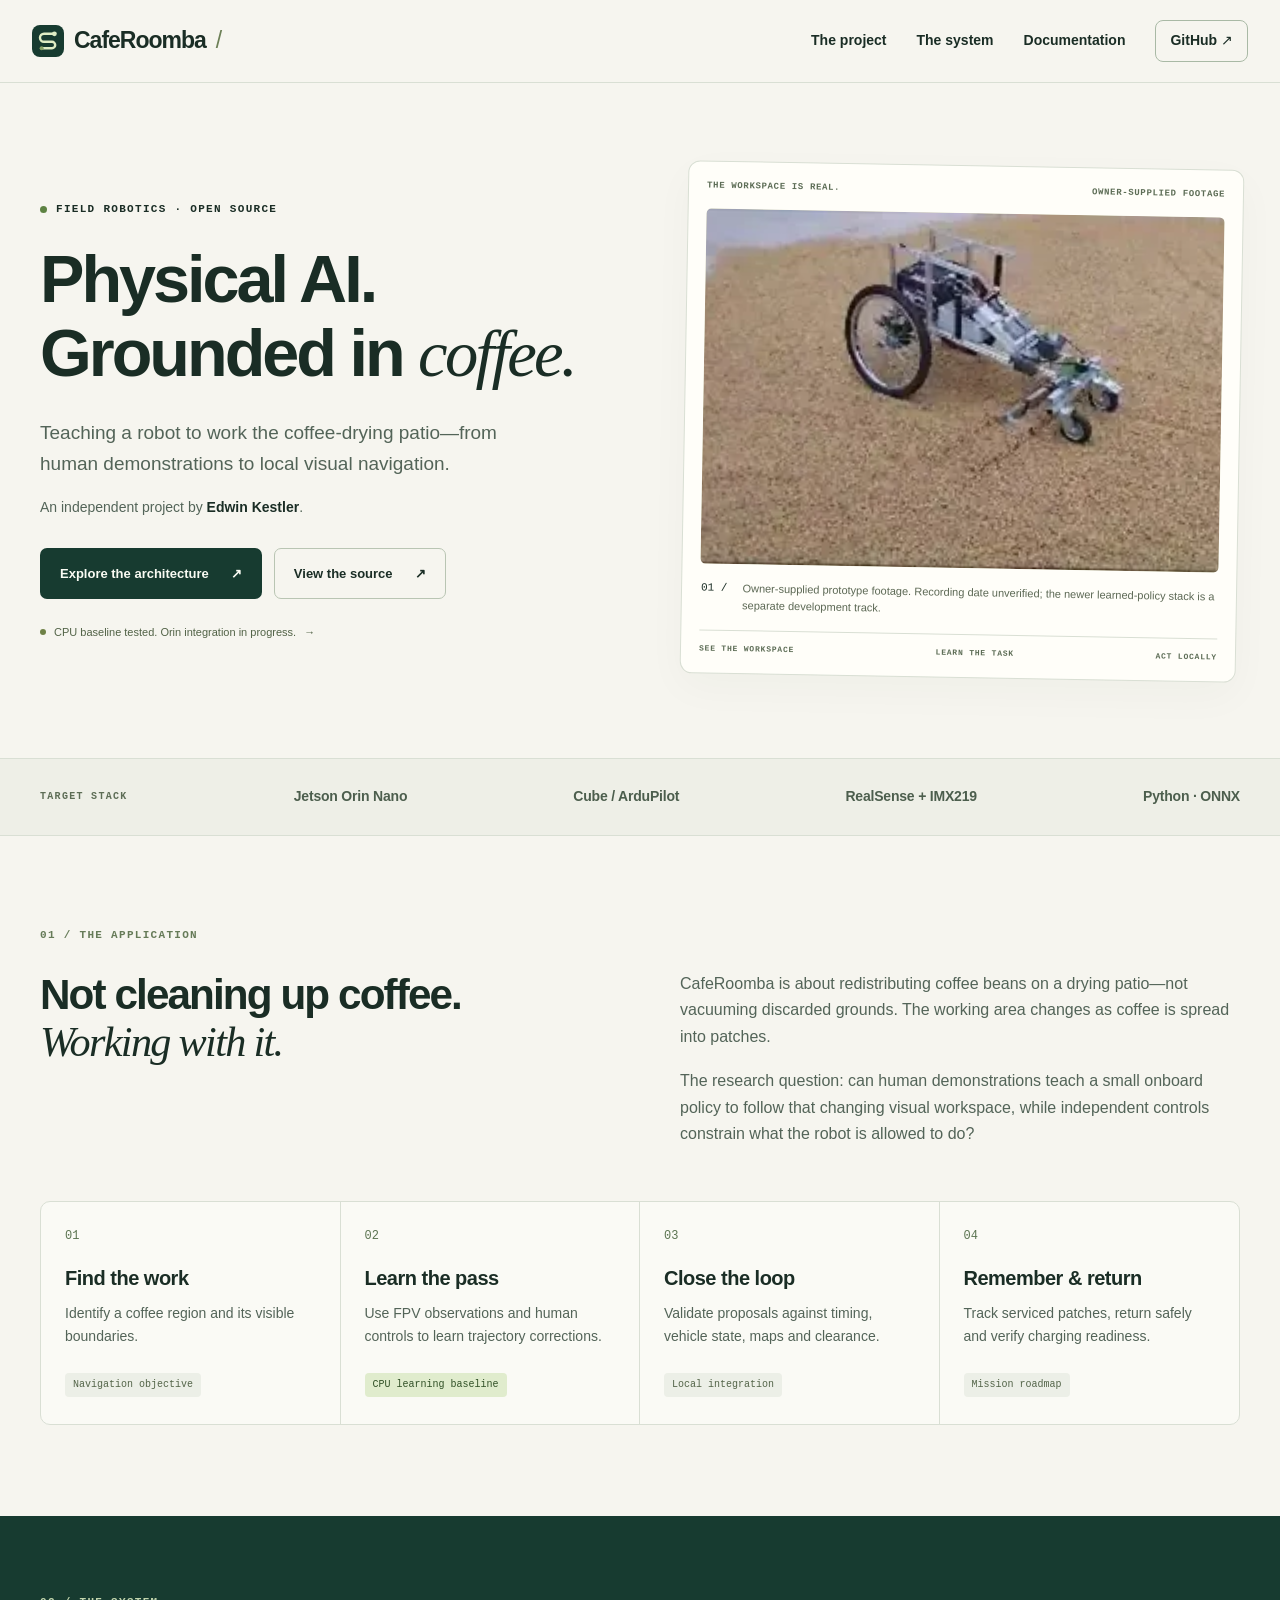
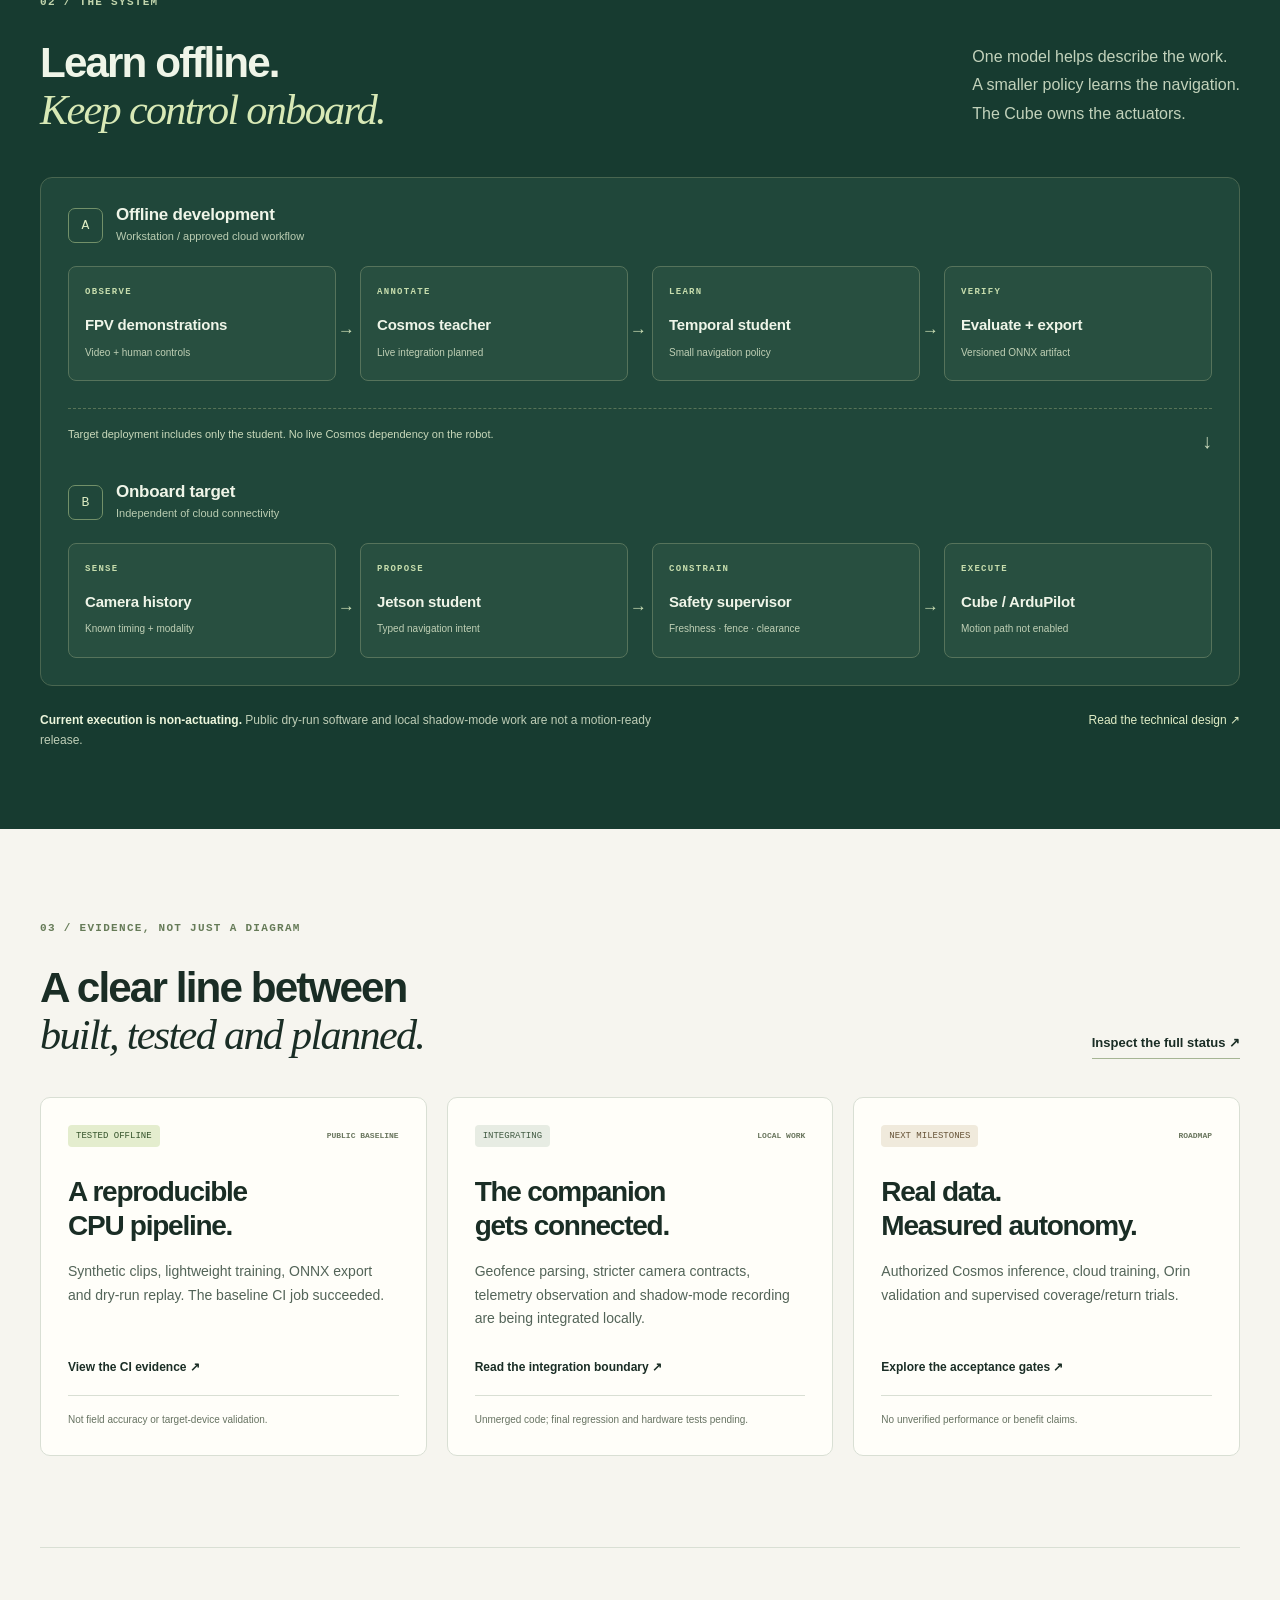
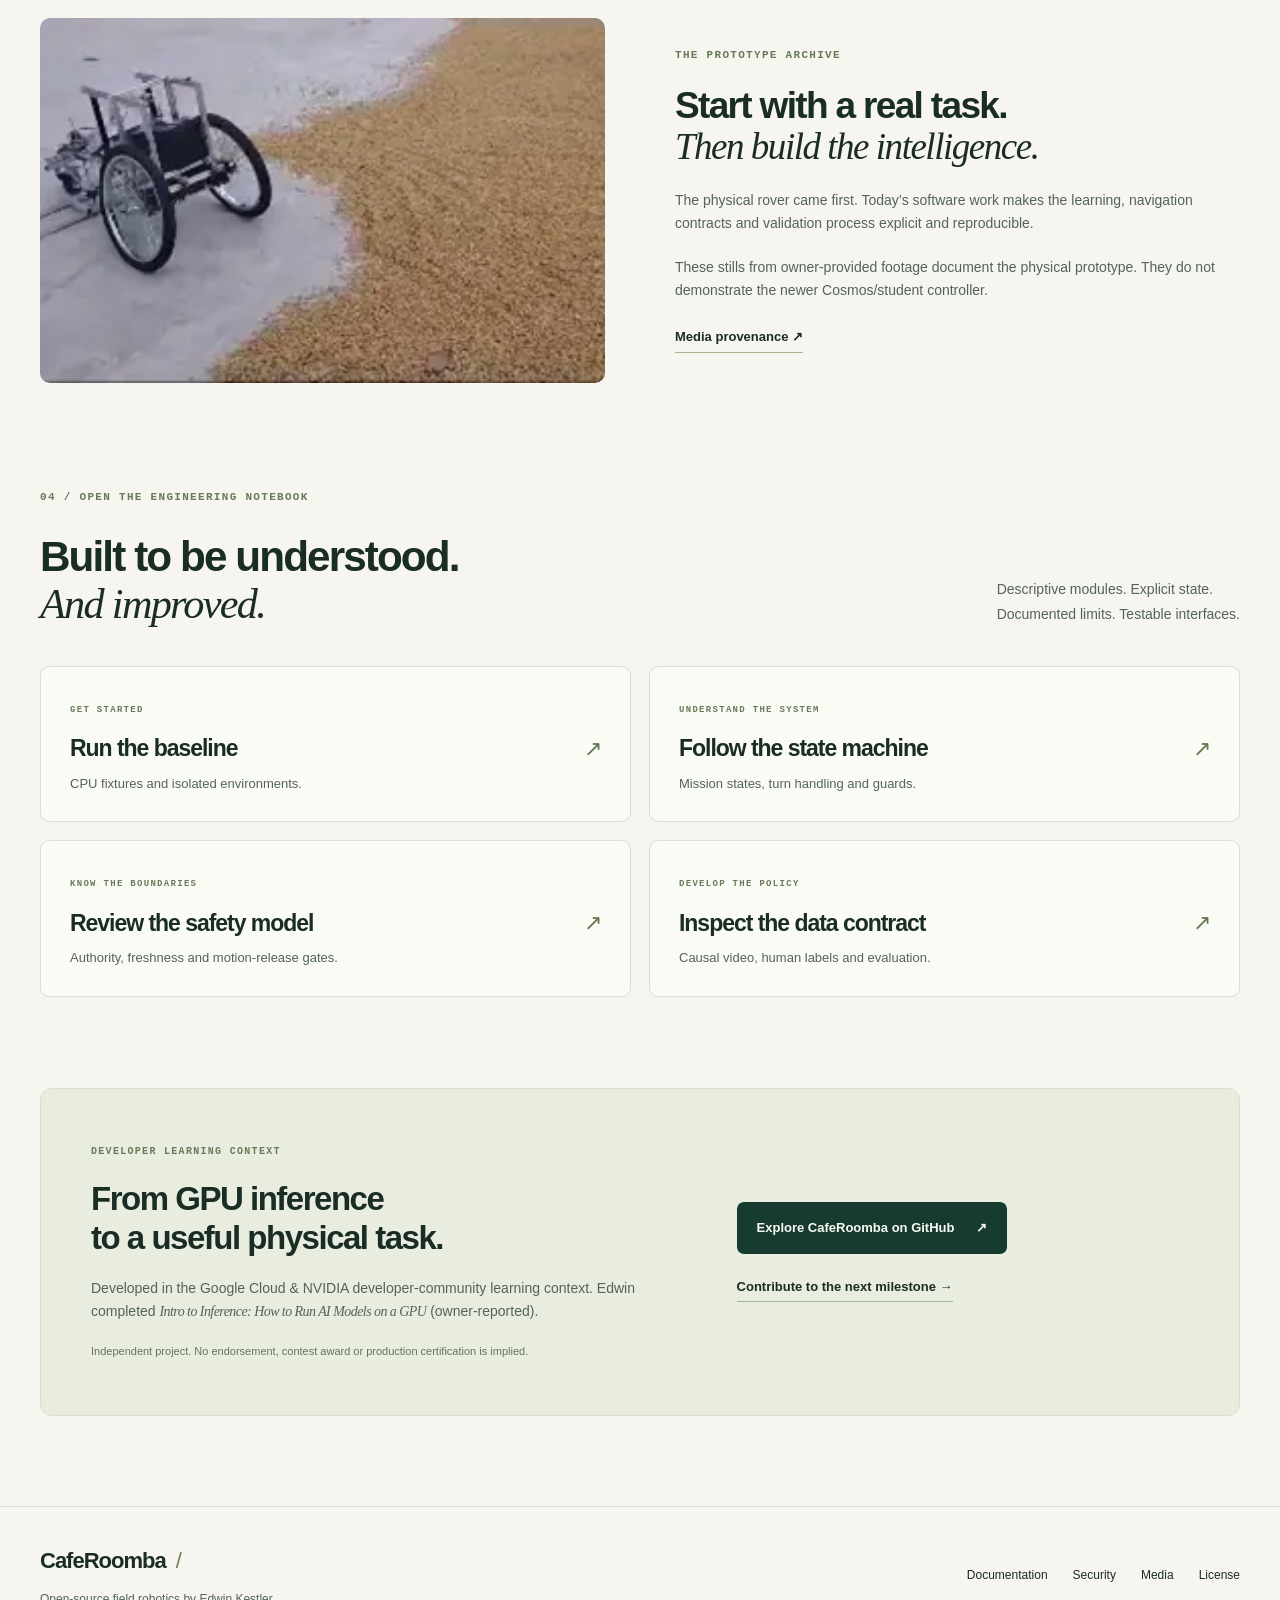
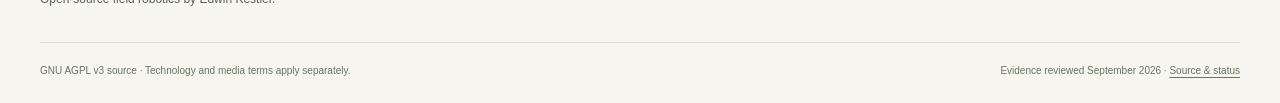
==== site/index.html @ 258e785b "docs(site): add CafeRoomba project website and evidence-based engineering guides Add responsive stat" ====
<!doctype html>
<html lang="en">
<head>
  <meta charset="utf-8"><meta name="viewport" content="width=device-width,initial-scale=1">
  <title>CafeRoomba — Physical AI for the coffee-drying patio</title>
  <meta name="description" content="An open-source robotics project by Edwin Kestler. From human demonstrations to visual navigation for a coffee-bean sweeping rover.">
  <meta name="theme-color" content="#173b30">
  <meta property="og:title" content="CafeRoomba — Physical AI, grounded in coffee">
  <meta property="og:description" content="Open-source field robotics. Explore the prototype, architecture, documented evidence and path to safe onboard autonomy.">
  <meta property="og:type" content="website"><meta property="og:url" content="https://edwinkestler.github.io/caferoomba/">
  <meta property="og:image" content="https://edwinkestler.github.io/caferoomba/assets/robot-patio.webp">
  <meta name="twitter:card" content="summary_large_image">
  <link rel="canonical" href="https://edwinkestler.github.io/caferoomba/">
  <link rel="icon" type="image/svg+xml" href="assets/favicon.svg">
  <link rel="stylesheet" href="assets/style.css"><script src="assets/site.js" defer></script>
</head>
<body>
<a class="skip-link" href="#main">Skip to content</a>
<header class="site-header"><div class="nav-shell">
  <a class="brand" href="./" aria-label="CafeRoomba home"><img src="assets/favicon.svg" alt="" width="32" height="32">CafeRoomba<span class="brand-dot">/</span></a>
  <nav aria-label="Main navigation"><a href="#project">The project</a><a href="#system">The system</a><a href="docs/index.html">Documentation</a><a class="nav-github" href="https://github.com/EdwinKestler/caferoomba">GitHub <span aria-hidden="true">↗</span></a></nav>
</div></header>
<main id="main">
<section class="hero wrap" id="project">
  <div class="hero-copy">
    <div class="eyebrow"><span class="signal" aria-hidden="true"></span> FIELD ROBOTICS · OPEN SOURCE</div>
    <h1>Physical AI.<br>Grounded in <em>coffee.</em></h1>
    <p class="hero-deck">Teaching a robot to work the coffee-drying patio—from human demonstrations to local visual navigation.</p>
    <p class="hero-byline">An independent project by <strong>Edwin Kestler</strong>.</p>
    <div class="actions"><a class="button primary" href="docs/architecture.html">Explore the architecture <span aria-hidden="true">↗</span></a><a class="button secondary" href="https://github.com/EdwinKestler/caferoomba">View the source <span aria-hidden="true">↗</span></a></div>
    <a class="stage-note" href="docs/status.html"><span class="status-dot" aria-hidden="true"></span> CPU baseline tested. Orin integration in progress. <span aria-hidden="true">→</span></a>
  </div>
  <figure class="hero-figure">
    <div class="image-topline"><span>THE WORKSPACE IS REAL.</span><span>OWNER-SUPPLIED FOOTAGE</span></div>
    <div class="hero-image"><img src="assets/robot-patio.webp" alt="Historical CafeRoomba rover beside a layer of coffee beans on a concrete drying patio" width="640" height="360" fetchpriority="high"></div>
    <figcaption><span class="caption-index">01 /</span><span>Owner-supplied prototype footage. Recording date unverified; the newer learned-policy stack is a separate development track.</span></figcaption>
    <div class="photo-footer"><span>SEE THE WORKSPACE</span><span>LEARN THE TASK</span><span>ACT LOCALLY</span></div>
  </figure>
</section>
<div class="stack-strip"><div class="wrap stack-content"><span class="strip-label">TARGET STACK</span><span>Jetson Orin Nano</span><span>Cube / ArduPilot</span><span>RealSense + IMX219</span><span>Python · ONNX</span></div></div>
<section class="section wrap problem-section" aria-labelledby="problem-title">
  <div class="section-kicker">01 / THE APPLICATION</div>
  <div class="two-column"><h2 id="problem-title">Not cleaning up coffee.<br><em>Working with it.</em></h2><div class="section-prose"><p>CafeRoomba is about redistributing coffee beans on a drying patio—not vacuuming discarded grounds. The working area changes as coffee is spread into patches.</p><p>The research question: can human demonstrations teach a small onboard policy to follow that changing visual workspace, while independent controls constrain what the robot is allowed to do?</p></div></div>
  <div class="intent-grid">
    <article><span class="feature-no">01</span><h3>Find the work</h3><p>Identify a coffee region and its visible boundaries.</p><span class="tag">Navigation objective</span></article>
    <article><span class="feature-no">02</span><h3>Learn the pass</h3><p>Use FPV observations and human controls to learn trajectory corrections.</p><span class="tag tag-tested">CPU learning baseline</span></article>
    <article><span class="feature-no">03</span><h3>Close the loop</h3><p>Validate proposals against timing, vehicle state, maps and clearance.</p><span class="tag">Local integration</span></article>
    <article><span class="feature-no">04</span><h3>Remember & return</h3><p>Track serviced patches, return safely and verify charging readiness.</p><span class="tag">Mission roadmap</span></article>
  </div>
</section>
<section class="system-section" id="system" aria-labelledby="system-title"><div class="wrap">
  <div class="section-kicker light">02 / THE SYSTEM</div><div class="system-heading"><h2 id="system-title">Learn offline.<br><em>Keep control onboard.</em></h2><p>One model helps describe the work.<br>A smaller policy learns the navigation.<br>The Cube owns the actuators.</p></div>
  <div class="pipeline-panel">
    <div class="pipeline-label"><span class="lane-no">A</span><div><h3>Offline development</h3><p>Workstation / approved cloud workflow</p></div></div>
    <ol class="flow-lane"><li><span class="step-label">OBSERVE</span><strong>FPV demonstrations</strong><small>Video + human controls</small></li><li><span class="step-label">ANNOTATE</span><strong>Cosmos teacher</strong><small>Live integration planned</small></li><li><span class="step-label">LEARN</span><strong>Temporal student</strong><small>Small navigation policy</small></li><li><span class="step-label">VERIFY</span><strong>Evaluate + export</strong><small>Versioned ONNX artifact</small></li></ol>
    <div class="lane-divider"><span>Target deployment includes only the student. No live Cosmos dependency on the robot.</span><span aria-hidden="true">↓</span></div>
    <div class="pipeline-label"><span class="lane-no">B</span><div><h3>Onboard target</h3><p>Independent of cloud connectivity</p></div></div>
    <ol class="flow-lane"><li><span class="step-label">SENSE</span><strong>Camera history</strong><small>Known timing + modality</small></li><li><span class="step-label">PROPOSE</span><strong>Jetson student</strong><small>Typed navigation intent</small></li><li><span class="step-label">CONSTRAIN</span><strong>Safety supervisor</strong><small>Freshness · fence · clearance</small></li><li><span class="step-label">EXECUTE</span><strong>Cube / ArduPilot</strong><small>Motion path not enabled</small></li></ol>
  </div>
  <div class="system-foot"><p><strong>Current execution is non-actuating.</strong> Public dry-run software and local shadow-mode work are not a motion-ready release.</p><a href="docs/architecture.html">Read the technical design <span aria-hidden="true">↗</span></a></div>
</div></section>
<section class="section wrap" id="evidence" aria-labelledby="evidence-title">
  <div class="section-kicker">03 / EVIDENCE, NOT JUST A DIAGRAM</div><div class="section-heading"><h2 id="evidence-title">A clear line between<br><em>built, tested and planned.</em></h2><a class="text-link" href="docs/status.html">Inspect the full status <span aria-hidden="true">↗</span></a></div>
  <div class="evidence-grid">
    <article class="evidence-card"><div class="evidence-label"><span class="pill tested">TESTED OFFLINE</span><span>PUBLIC BASELINE</span></div><h3>A reproducible<br>CPU pipeline.</h3><p>Synthetic clips, lightweight training, ONNX export and dry-run replay. The baseline CI job succeeded.</p><a href="https://github.com/EdwinKestler/caferoomba/actions/runs/34632508366">View the CI evidence <span aria-hidden="true">↗</span></a><small>Not field accuracy or target-device validation.</small></article>
    <article class="evidence-card"><div class="evidence-label"><span class="pill local">INTEGRATING</span><span>LOCAL WORK</span></div><h3>The companion<br>gets connected.</h3><p>Geofence parsing, stricter camera contracts, telemetry observation and shadow-mode recording are being integrated locally.</p><a href="docs/runtime.html">Read the integration boundary <span aria-hidden="true">↗</span></a><small>Unmerged code; final regression and hardware tests pending.</small></article>
    <article class="evidence-card"><div class="evidence-label"><span class="pill planned">NEXT MILESTONES</span><span>ROADMAP</span></div><h3>Real data.<br>Measured autonomy.</h3><p>Authorized Cosmos inference, cloud training, Orin validation and supervised coverage/return trials.</p><a href="docs/roadmap.html">Explore the acceptance gates <span aria-hidden="true">↗</span></a><small>No unverified performance or benefit claims.</small></article>
  </div>
</section>
<section class="archive-section wrap" aria-labelledby="archive-title">
  <div class="archive-image"><img src="assets/patio.webp" alt="Coffee beans spread across a traditional outdoor drying patio" width="640" height="360" loading="lazy"></div>
  <div class="archive-copy"><div class="section-kicker">THE PROTOTYPE ARCHIVE</div><h2 id="archive-title">Start with a real task.<br><em>Then build the intelligence.</em></h2><p>The physical rover came first. Today’s software work makes the learning, navigation contracts and validation process explicit and reproducible.</p><p>These stills from owner-provided footage document the physical prototype. They do not demonstrate the newer Cosmos/student controller.</p><a class="text-link" href="docs/media.html">Media provenance <span aria-hidden="true">↗</span></a></div>
</section>
<section class="section wrap" id="documentation" aria-labelledby="docs-title"><div class="section-kicker">04 / OPEN THE ENGINEERING NOTEBOOK</div><div class="section-heading"><h2 id="docs-title">Built to be understood.<br><em>And improved.</em></h2><p class="section-aside">Descriptive modules. Explicit state.<br>Documented limits. Testable interfaces.</p></div>
  <div class="docs-grid"><a href="docs/quickstart.html"><span>GET STARTED</span><h3>Run the baseline <b aria-hidden="true">↗</b></h3><p>CPU fixtures and isolated environments.</p></a><a href="docs/fsm.html"><span>UNDERSTAND THE SYSTEM</span><h3>Follow the state machine <b aria-hidden="true">↗</b></h3><p>Mission states, turn handling and guards.</p></a><a href="docs/safety.html"><span>KNOW THE BOUNDARIES</span><h3>Review the safety model <b aria-hidden="true">↗</b></h3><p>Authority, freshness and motion-release gates.</p></a><a href="docs/dataset.html"><span>DEVELOP THE POLICY</span><h3>Inspect the data contract <b aria-hidden="true">↗</b></h3><p>Causal video, human labels and evaluation.</p></a></div>
</section>
<section class="community-section wrap"><div><div class="section-kicker">DEVELOPER LEARNING CONTEXT</div><h2>From GPU inference<br>to a useful physical task.</h2><p>Developed in the Google Cloud & NVIDIA developer-community learning context. Edwin completed <em>Intro to Inference: How to Run AI Models on a GPU</em> (owner-reported).</p><p class="small-note">Independent project. No endorsement, contest award or production certification is implied.</p></div><div class="community-actions"><a class="button primary" href="https://github.com/EdwinKestler/caferoomba">Explore CafeRoomba on GitHub <span aria-hidden="true">↗</span></a><a class="text-link" href="docs/contributing.html">Contribute to the next milestone <span aria-hidden="true">→</span></a></div></section>
</main>
<footer class="site-footer"><div class="wrap footer-grid"><div><a class="brand" href="./">CafeRoomba<span class="brand-dot">/</span></a><p>Open-source field robotics by Edwin Kestler.</p></div><div class="footer-links"><a href="docs/index.html">Documentation</a><a href="docs/security.html">Security</a><a href="docs/media.html">Media</a><a href="https://github.com/EdwinKestler/caferoomba/blob/main/LICENSE">License</a></div></div><div class="wrap footer-bottom"><span>GNU AGPL v3 source · Technology and media terms apply separately.</span><span>Evidence reviewed September 2026 · <a href="docs/status.html">Source & status</a></span></div></footer>
</body></html>
---- site/assets/style.css ----
:root{--paper:#f6f5ef;--white:#fffef9;--ink:#1a2d25;--muted:#536458;--line:#d9dfd4;--green:#173b30;--lime:#deedc4;--soft:#edf0e7;--mono:ui-monospace,SFMono-Regular,Consolas,monospace;--radius:12px}
*{box-sizing:border-box}html{scroll-behavior:smooth;scroll-padding-top:92px}body{margin:0;background:var(--paper);color:var(--ink);font-family:Inter,-apple-system,BlinkMacSystemFont,"Segoe UI",sans-serif;font-size:16px;line-height:1.65;-webkit-font-smoothing:antialiased}a{color:inherit;text-decoration:none}a:hover{text-decoration:none}img{display:block;max-width:100%;height:auto}button,input{font:inherit}h1,h2,h3,h4,p,figure{margin:0}h1,h2,h3,h4{line-height:1.12;letter-spacing:-.045em;font-weight:620}h1{font-size:clamp(48px,5.2vw,76px)}h2{font-size:clamp(32px,3.3vw,48px)}h3{font-size:23px}em{font-family:Georgia,"Times New Roman",serif;font-weight:400;letter-spacing:-.04em}p{color:var(--muted)}:focus-visible{outline:3px solid #456e48;outline-offset:5px}::selection{background:var(--lime);color:var(--ink)}.wrap{width:min(1240px,calc(100% - 80px));margin-inline:auto}.skip-link{position:fixed;top:-80px;left:20px;z-index:100;background:var(--green);color:white;padding:12px}.skip-link:focus{top:12px}.site-header{position:sticky;top:0;z-index:20;background:rgba(246,245,239,.96);border-bottom:1px solid var(--line);backdrop-filter:blur(14px)}.nav-shell{width:min(1320px,calc(100% - 64px));margin:auto;min-height:82px;display:flex;align-items:center;justify-content:space-between;gap:22px}.brand{display:inline-flex;align-items:center;gap:10px;font-size:23px;font-weight:720;letter-spacing:-1px;white-space:nowrap}.brand-dot{font-weight:400;color:#6d8057}.nav-shell nav{display:flex;align-items:center;gap:30px;font-size:14px;font-weight:550}.nav-shell nav>a:hover,.footer-links a:hover{color:#4a752c}.nav-github{border:1px solid #a9b9a5;border-radius:8px;padding:8px 14px}.hero{display:grid;grid-template-columns:1.05fr 1fr;gap:60px;align-items:center;padding-block:82px 80px}.eyebrow,.section-kicker,.strip-label,.step-label,.image-topline,.photo-footer,.evidence-label,.docs-grid>a>span{font:11px/1.5 var(--mono);letter-spacing:1.3px;font-weight:600}.eyebrow{display:flex;align-items:center;gap:9px;margin-bottom:24px}.signal{display:inline-block;width:7px;height:7px;background:#5d8242;border-radius:50%}.hero-deck{font-size:19px;line-height:1.65;max-width:460px;margin-top:25px}.hero-byline{font-size:14px;margin-top:16px}.hero-byline strong{color:var(--ink);font-weight:600}.actions{display:flex;flex-wrap:wrap;gap:12px;margin-top:29px}.button{display:inline-flex;align-items:center;justify-content:center;gap:22px;padding:14px 19px;border:1px solid transparent;border-radius:7px;font-size:13px;font-weight:630;transition:background .18s,transform .18s;min-height:49px}.button:hover{transform:translateY(-2px)}.button.primary{background:var(--green);color:#f9fbf3}.button.primary:hover{background:#245441}.button.secondary{border-color:#b9c5b3;background:transparent}.button.secondary:hover{background:var(--soft)}.stage-note{display:flex;align-items:center;gap:8px;font-size:11px;margin-top:24px;color:#516246}.status-dot{height:6px;width:6px;border-radius:50%;background:#6e8146;flex:none}.hero-figure{background:var(--white);padding:18px;border:1px solid var(--line);border-radius:var(--radius);box-shadow:0 14px 40px #233b1d08;transform:rotate(1deg)}.image-topline{display:flex;justify-content:space-between;gap:12px;letter-spacing:.65px;font-size:9px;margin-bottom:15px;color:#5d6d56}.hero-image{height:355px;border-radius:5px;overflow:hidden;background:#d4d3ba}.hero-image img{width:100%;height:100%;object-fit:cover;object-position:33% 55%}.hero-figure figcaption{display:flex;gap:15px;font-size:11px;line-height:1.55;color:#5c6854;padding:16px 1px}.caption-index{font-family:var(--mono);white-space:nowrap;color:var(--ink)}.photo-footer{display:flex;justify-content:space-between;gap:8px;padding-top:12px;border-top:1px solid var(--line);font-size:8px;letter-spacing:.8px;color:#5d6d56}.stack-strip{border-block:1px solid var(--line);background:#eeefe7}.stack-content{display:flex;align-items:center;justify-content:space-between;gap:24px;min-height:76px;font-size:14px;color:#4c5e4d}.strip-label{font-size:10px;color:#5d6d56;white-space:nowrap}.stack-content>span:not(:first-child){font-weight:600;letter-spacing:-.2px}.section{padding-block:91px}.section-kicker{color:#667b58;margin-bottom:28px}.two-column{display:grid;grid-template-columns:1fr 1fr;gap:80px}.section-prose p+p{margin-top:18px}.intent-grid{display:grid;grid-template-columns:repeat(4,1fr);margin-top:54px;border:1px solid var(--line);border-radius:10px;overflow:hidden;background:#fafaf5}.intent-grid article{padding:27px 24px;display:flex;align-items:flex-start;flex-direction:column;border-right:1px solid var(--line)}.intent-grid article:last-child{border-right:0}.feature-no{font:12px var(--mono);color:#5b7451;margin-bottom:24px}.intent-grid h3{font-size:20px;letter-spacing:-.025em;margin-bottom:12px}.intent-grid p{font-size:14px;line-height:1.65;margin-bottom:25px}.tag{font:10px/1.4 var(--mono);background:#ecefe7;color:#536448;border-radius:4px;padding:5px 8px;margin-top:auto;letter-spacing:0}.tag-tested{background:#e0eccd;color:#305026}.system-section{padding:78px 0;background:var(--green);color:#eff5e8}.section-kicker.light{color:#c2d5ad}.system-heading{display:flex;justify-content:space-between;gap:40px;align-items:center;margin-bottom:44px}.system-heading h2 em{color:#d8e9b6}.system-heading p{font-size:16px;color:#c2d2bb;line-height:1.8}.pipeline-panel{background:#20473a;border:1px solid #496650;border-radius:12px;padding:27px}.pipeline-label{display:flex;gap:13px;align-items:center;margin-bottom:21px}.lane-no{display:flex;align-items:center;justify-content:center;border:1px solid #729069;border-radius:7px;width:35px;height:35px;font:13px var(--mono);color:var(--lime)}.pipeline-label h3{font-size:17px;letter-spacing:-.015em;font-weight:550}.pipeline-label p{color:#bacdb2;font-size:11px;margin-top:3px}.flow-lane{list-style:none;display:grid;grid-template-columns:repeat(4,1fr);gap:24px;padding:0;margin:0}.flow-lane li{border:1px solid #56735b;background:#284f40;border-radius:8px;padding:19px 16px;position:relative;min-width:0}.flow-lane li:not(:last-child):after{content:'→';position:absolute;right:-20px;top:44%;color:#ccdfb5;font-size:17px}.step-label{display:block;font-size:9px;color:#c7ddad;margin-bottom:13px}.flow-lane strong{font-size:15px;letter-spacing:-.2px;font-weight:550;display:block}.flow-lane small{display:block;font-size:10px;color:#c0d0b5;margin-top:7px}.lane-divider{display:flex;justify-content:space-between;border-top:1px dashed #587357;margin:27px 0 24px;padding-top:16px;color:#c9d9bb;font-size:11px;gap:20px}.lane-divider span:last-child{font-size:20px}.system-foot{margin-top:25px;display:flex;justify-content:space-between;gap:35px}.system-foot p{color:#bfceb7;font-size:12px;max-width:620px}.system-foot strong{color:#ecf6dc;font-weight:550}.system-foot a{color:#e0edc6;font-size:12px;white-space:nowrap}.section-heading{display:flex;justify-content:space-between;align-items:end;gap:35px;margin-bottom:38px}.text-link{font-size:13px;font-weight:600;border-bottom:1px solid #a6b594;padding-bottom:4px;display:inline-block}.text-link:hover{border-color:var(--ink)}.evidence-grid{display:grid;grid-template-columns:repeat(3,1fr);gap:20px}.evidence-card{background:var(--white);border:1px solid var(--line);border-radius:10px;padding:27px;display:flex;flex-direction:column}.evidence-label{display:flex;align-items:center;justify-content:space-between;gap:12px;letter-spacing:0;font-size:8px;color:#6a765e}.pill{font:9px/1.4 var(--mono);padding:5px 8px;border-radius:4px;white-space:nowrap}.tested{background:#e4edce;color:#34532a}.local{background:#e7ece3;color:#425b43}.planned{background:#f0eadc;color:#675438}.evidence-card h3{margin-top:28px;margin-bottom:18px;font-size:28px;line-height:1.2}.evidence-card p{font-size:14px;margin-bottom:28px;flex:1}.evidence-card a{font-size:12px;font-weight:600;margin-bottom:17px}.evidence-card small{font-size:10px;line-height:1.6;color:#677362;border-top:1px solid var(--line);padding-top:16px}.archive-section{display:grid;grid-template-columns:1fr 1fr;gap:70px;align-items:center;border-top:1px solid var(--line);padding-top:70px;padding-bottom:15px}.archive-image{border-radius:10px;overflow:hidden;height:365px}.archive-image img{object-fit:cover;width:100%;height:100%}.archive-copy h2{font-size:37px}.archive-copy p{font-size:14px;margin-top:21px}.archive-copy .text-link{margin-top:24px}.archive-copy .section-kicker{margin-bottom:21px}.section-aside{font-size:14px;line-height:1.8}.docs-grid{display:grid;grid-template-columns:repeat(2,1fr);gap:18px}.docs-grid>a{padding:27px 29px;border:1px solid var(--line);border-radius:9px;background:#fafbf5;transition:border .2s,background .2s}.docs-grid>a:hover{background:#eef3e5;border-color:#96ae83}.docs-grid>a>span{color:#697b5c;font-size:9px}.docs-grid h3{font-size:23px;margin:16px 0 11px;display:flex;align-items:center;justify-content:space-between;gap:12px}.docs-grid h3 b{font-size:22px;font-weight:400;color:#637850}.docs-grid p{font-size:13px}.community-section{display:grid;grid-template-columns:1fr .8fr;gap:80px;align-items:center;padding:55px 50px;border-radius:12px;background:#e9eddf;border:1px solid #d8e0cb;margin-bottom:90px}.community-section h2{font-size:33px;line-height:1.2}.community-section p{font-size:14px;margin-top:19px}.community-section .small-note{font-size:11px;color:#67725e}.community-section .section-kicker{font-size:10px;margin-bottom:20px}.community-actions{display:flex;flex-direction:column;align-items:flex-start;gap:22px}.site-footer{border-top:1px solid var(--line);padding:36px 0 23px}.footer-grid{display:flex;justify-content:space-between;gap:30px}.site-footer .brand{font-size:22px}.site-footer p{font-size:12px;margin-top:10px}.footer-links{display:flex;align-items:center;gap:25px;font-size:12px}.footer-bottom{display:flex;justify-content:space-between;gap:25px;margin-top:33px;padding-top:20px;border-top:1px solid var(--line);font-size:10px;color:#687660}.footer-bottom a{text-decoration:underline;text-underline-offset:3px}
/* Documentation */
.doc-shell{max-width:1440px;margin:auto;display:grid;grid-template-columns:245px minmax(0,1fr) 205px;gap:38px;padding:40px 40px 80px}.doc-sidebar{position:sticky;top:110px;align-self:start;max-height:calc(100vh - 145px);overflow-y:auto;padding-right:16px}.doc-home{display:block;font:10px var(--mono);letter-spacing:1px;color:#546a49;margin-bottom:24px}.doc-group{font:10px var(--mono);color:#6b7b60;letter-spacing:1px;text-transform:uppercase;margin:23px 0 9px}.doc-sidebar a.doc-link{display:block;font-size:13px;padding:7px 12px;margin-left:-12px;border-radius:5px;color:#52624d}.doc-sidebar a.doc-link:hover{background:#ebeee4}.doc-sidebar a[aria-current=page]{background:#e2ead6;color:#254323;font-weight:650}.doc-main{min-width:0;max-width:800px}.breadcrumb{display:flex;gap:10px;align-items:center;font:11px var(--mono);color:#6c7b5f;margin:7px 0 28px}.doc-main h1{font-size:42px;margin:0 0 24px;line-height:1.15;letter-spacing:-.04em}.doc-main h2{font-size:26px;margin:39px 0 16px;line-height:1.25;letter-spacing:-.025em}.doc-main h3{font-size:20px;margin:25px 0 12px}.doc-main p{margin:15px 0;font-size:15px;line-height:1.85;color:#465846}.doc-main ul,.doc-main ol{padding-left:23px;color:#465846;font-size:14px;line-height:1.85}.doc-main li+li{margin-top:7px}.doc-main a{color:#326348;text-decoration:underline;text-underline-offset:3px;overflow-wrap:anywhere}.doc-main pre{background:#20372c;color:#e4eedb;border-radius:8px;padding:21px;overflow-x:auto;font:12px/1.8 var(--mono);margin:22px 0;max-width:100%;tab-size:4}.doc-main pre code{background:none;color:inherit;padding:0;white-space:pre;overflow-wrap:normal}.doc-main code{font:12px var(--mono);padding:2px 4px;border-radius:3px;background:#e9eddf;color:#294631;overflow-wrap:anywhere}.doc-main strong{color:var(--ink);font-weight:650}.table-scroll{overflow-x:auto;margin:23px 0;border:1px solid var(--line);border-radius:8px;max-width:100%}.doc-main table{width:100%;border-collapse:collapse;font-size:12px;line-height:1.7}.doc-main th{padding:12px 15px;background:#e8eddf;text-align:left;color:#354c31;font-weight:650}.doc-main td{padding:12px 15px;vertical-align:top;border-top:1px solid var(--line);color:#455641}.doc-main tr:nth-child(even) td{background:#fafbf6}.doc-main td code{font-size:10px}.doc-main blockquote{margin:24px 0;padding:1px 20px;border-left:3px solid #89a173;background:#edf1e5}.doc-main hr{border:0;border-top:1px solid var(--line);margin:35px 0}.doc-toc{position:sticky;top:116px;align-self:start;border-left:1px solid var(--line);padding-left:20px;font-size:11px}.doc-toc strong{display:block;font:10px var(--mono);letter-spacing:1px;margin-bottom:16px}.doc-toc a{display:block;color:#607454;margin:11px 0;line-height:1.55}.doc-toc a:hover{text-decoration:underline}.doc-meta{border-top:1px solid var(--line);margin-top:44px;padding-top:20px;display:flex;justify-content:space-between;gap:20px;font-size:11px;color:#637559}.doc-meta a{font-size:11px}.docs-menu-toggle{display:none;border:1px solid var(--line);border-radius:5px;padding:9px 12px;background:var(--white);font-size:12px;color:var(--ink);margin-bottom:20px}.notfound{padding:120px 0;text-align:center}.notfound h1{margin-bottom:20px}.notfound .button{margin-top:25px}
@media(min-width:1500px){.hero{padding-block:100px}.hero-image{height:390px}}
@media(max-width:1180px){.hero{gap:35px}.hero h1{font-size:60px}.actions{gap:9px}.button{font-size:12px;padding:12px 14px;gap:12px}.hero-image{height:335px}.evidence-card{padding:22px}.evidence-label{flex-wrap:wrap}.doc-shell{grid-template-columns:205px minmax(0,1fr);gap:35px}.doc-toc{display:none}.community-section{gap:45px}}
@media(max-width:940px){.wrap{width:calc(100% - 48px)}.nav-shell{width:calc(100% - 44px)}.nav-shell nav{gap:19px;font-size:12px}.hero{grid-template-columns:1fr 1fr;padding-block:60px;gap:24px}.hero h1{font-size:48px}.hero-deck{font-size:16px}.hero-figure{padding:12px;transform:none}.hero-image{height:310px}.image-topline{font-size:7px}.photo-footer{font-size:6px}.stage-note{font-size:10px;align-items:flex-start}.two-column{gap:38px}.intent-grid article{padding:24px 18px}.intent-grid h3{font-size:18px}.intent-grid p{font-size:12px}.tag{font-size:8px}.section{padding-block:65px}.system-section{padding-block:60px}.flow-lane{gap:18px}.flow-lane li{padding:16px 12px}.flow-lane li:not(:last-child):after{right:-16px}.flow-lane strong{font-size:12px}.flow-lane small{font-size:9px}.archive-section{gap:35px}.archive-copy h2{font-size:32px}.archive-image{height:360px}.evidence-card h3{font-size:25px}.evidence-card p{font-size:13px}.community-section{padding:35px;gap:30px}.community-section h2{font-size:29px}}
@media(max-width:720px){html{scroll-padding-top:82px}.nav-shell{min-height:72px;flex-wrap:wrap;gap:8px;padding:14px 0}.brand{font-size:21px}.brand img{width:28px;height:28px}.nav-shell nav{gap:16px}.nav-shell nav>a[href="#project"],.nav-shell nav>a[href="#system"]{display:none}.nav-github{padding:6px 10px}.hero{grid-template-columns:1fr;padding-top:48px;padding-bottom:40px;gap:35px}.hero h1{font-size:60px}.hero-deck{font-size:17px;max-width:480px}.hero-copy .eyebrow{font-size:10px;margin-bottom:21px}.hero-figure{padding:15px}.hero-image{height:320px}.image-topline{font-size:8px}.photo-footer{font-size:7px}.stage-note{font-size:11px;margin-top:20px}.stack-content{flex-wrap:wrap;justify-content:flex-start;gap:12px 22px;padding-block:20px;min-height:0;font-size:12px}.stack-content .strip-label{width:100%;font-size:9px}.two-column{grid-template-columns:1fr;gap:22px}.section-kicker{font-size:10px;margin-bottom:20px}.section-prose p{font-size:14px}.intent-grid{grid-template-columns:1fr 1fr;margin-top:32px}.intent-grid article{padding:23px}.intent-grid article:nth-child(2){border-right:0}.intent-grid article:nth-child(-n+2){border-bottom:1px solid var(--line)}.intent-grid h3{font-size:20px}.intent-grid p{font-size:13px}.tag{font-size:9px}.system-heading{display:block;margin-bottom:28px}.system-heading p{margin-top:20px;font-size:14px}.pipeline-panel{padding:20px}.flow-lane{grid-template-columns:1fr 1fr;gap:16px}.flow-lane li:nth-child(2):after{display:none}.flow-lane strong{font-size:14px}.flow-lane small{font-size:10px}.flow-lane li{padding:17px 14px}.system-foot{display:block}.system-foot a{display:inline-block;margin-top:18px}.section-heading{display:block}.section-heading .text-link{margin-top:20px}.evidence-grid{grid-template-columns:1fr;gap:15px}.evidence-card{padding:26px}.evidence-card h3{margin-top:20px;font-size:29px}.evidence-card h3 br{display:none}.evidence-card p{font-size:14px}.evidence-label{font-size:9px}.evidence-card small{font-size:11px}.archive-section{grid-template-columns:1fr;gap:30px;padding-top:40px}.archive-image{height:280px}.archive-copy h2{font-size:34px}.archive-copy p{font-size:14px}.section-aside{margin-top:18px}.docs-grid{grid-template-columns:1fr}.docs-grid h3{font-size:22px}.community-section{grid-template-columns:1fr;padding:30px;gap:27px;margin-bottom:55px}.community-section h2{font-size:31px}.footer-grid,.footer-bottom{display:block}.footer-links{margin-top:25px;gap:22px;flex-wrap:wrap}.footer-bottom>span{display:block;margin-top:10px}.doc-shell{display:block;padding:26px 24px 55px}.doc-sidebar{position:static;max-height:none;overflow:visible;padding:12px 18px;background:#edf0e5;border:1px solid var(--line);border-radius:8px;margin-bottom:25px}.js .doc-sidebar{display:none}.js .doc-sidebar.is-open{display:block}.js .docs-menu-toggle{display:inline-block}.doc-main{max-width:none}.doc-main h1{font-size:35px}.doc-main h2{font-size:25px}.doc-main p{font-size:14px}.doc-main pre{padding:16px;font-size:11px}.breadcrumb{margin-top:5px;font-size:10px}.doc-main table{min-width:430px}.doc-meta{flex-wrap:wrap}.notfound{padding:80px 0}}
@media(max-width:390px){.wrap{width:calc(100% - 36px)}.nav-shell{width:calc(100% - 32px)}.nav-shell nav{gap:10px;font-size:11px}.brand{font-size:20px;gap:7px}.hero h1{font-size:53px}.hero-image{height:275px}.actions .button{font-size:11px;padding:12px;gap:9px}.intent-grid article{padding:20px 16px}.flow-lane li{padding:14px 10px}.flow-lane strong{font-size:12px}.flow-lane small{font-size:9px}.pipeline-panel{padding:16px}.doc-main h1{font-size:31px}}
@media(prefers-reduced-motion:reduce){html{scroll-behavior:auto}*,*:before,*:after{animation:none!important;transition:none!important}}
@media print{.site-header,.doc-sidebar,.doc-toc,.docs-menu-toggle,.site-footer{display:none}.doc-shell{display:block;padding:0}.doc-main{max-width:none}.doc-main pre{white-space:pre-wrap;color:#111;background:#eee}.wrap{width:100%}}
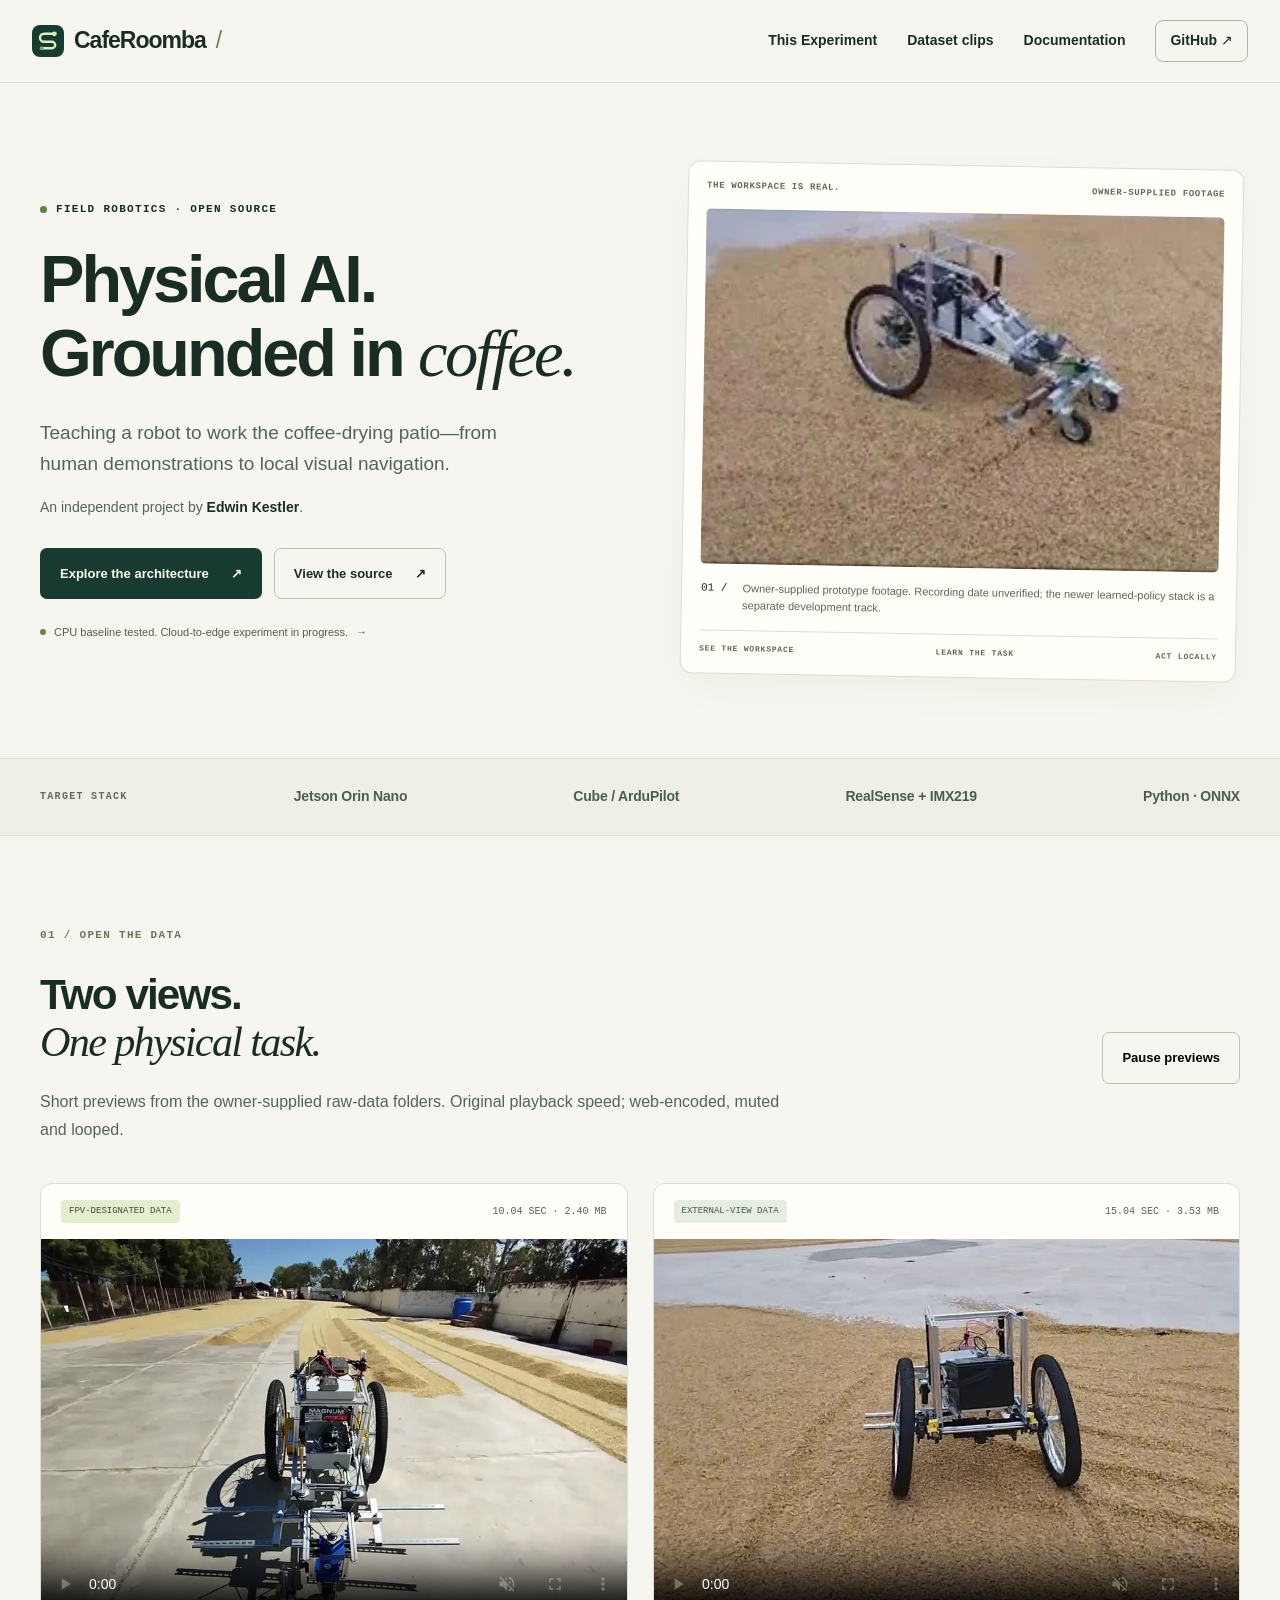
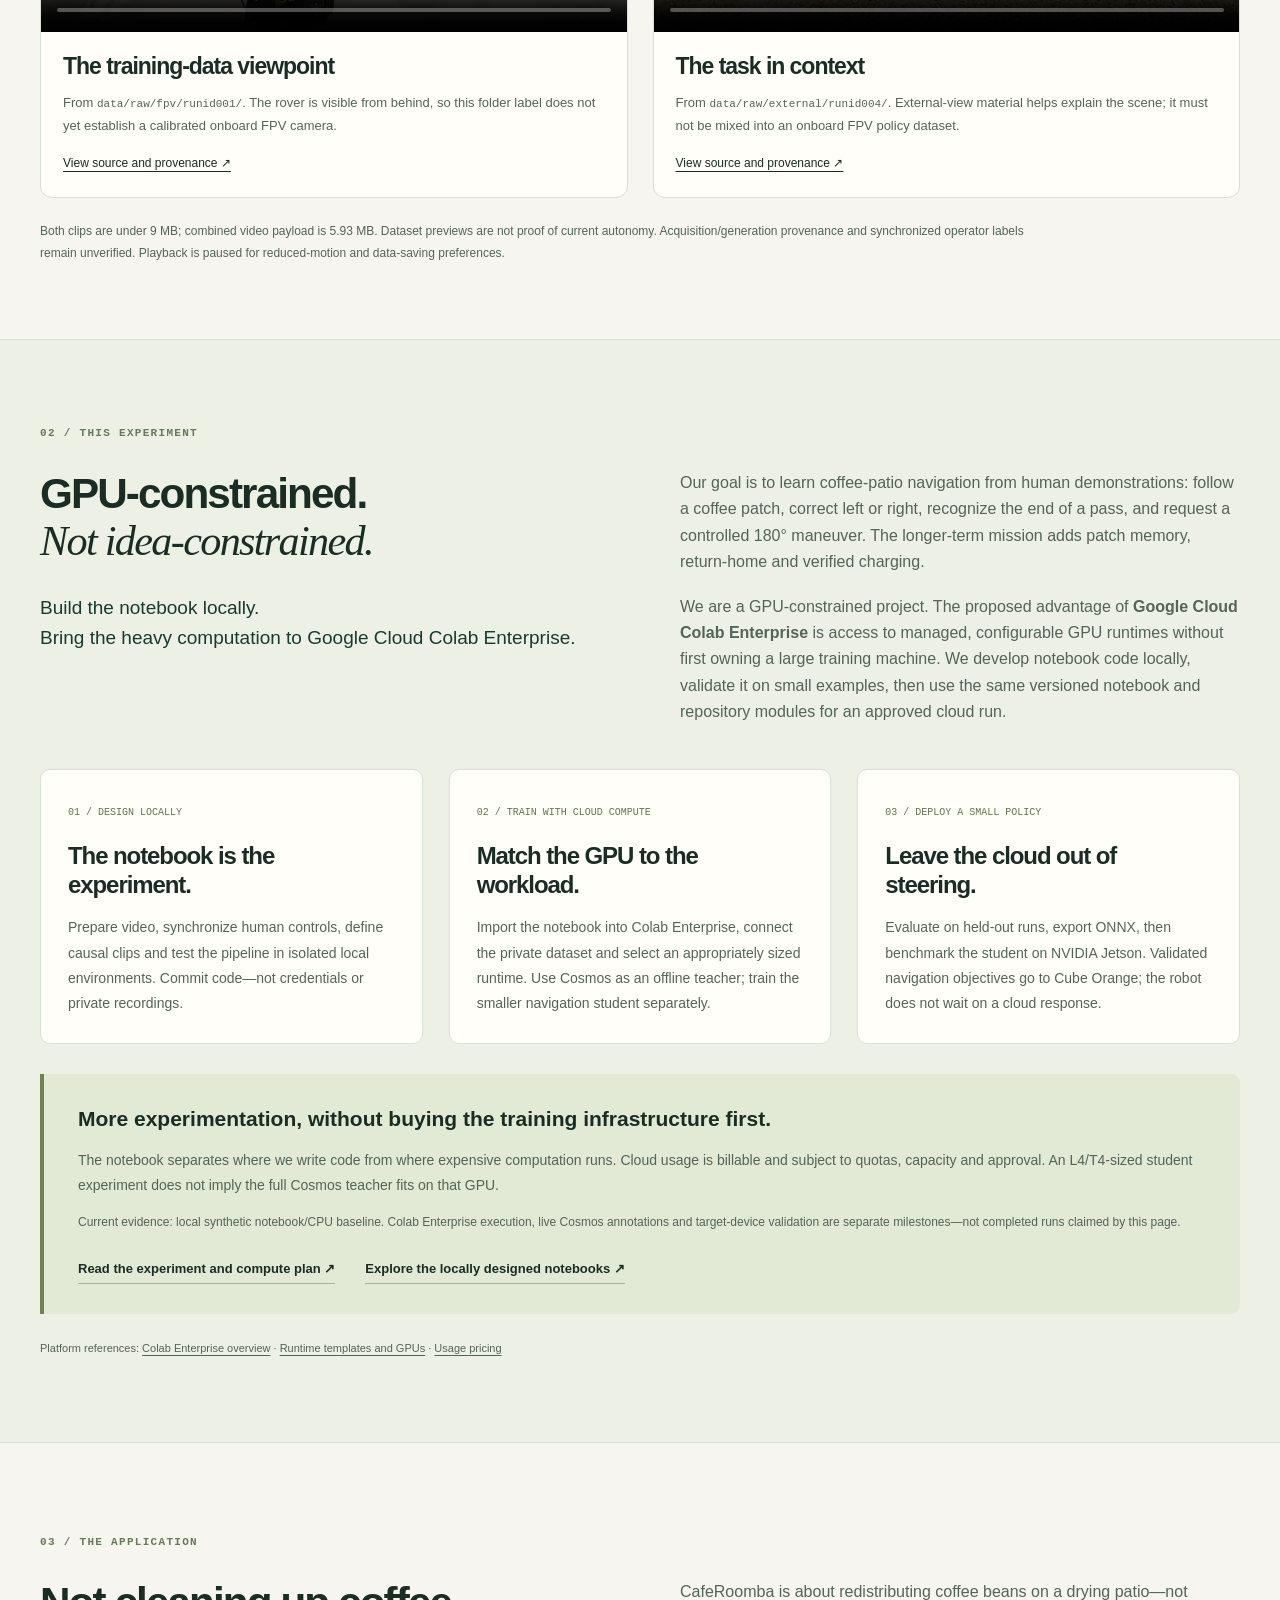
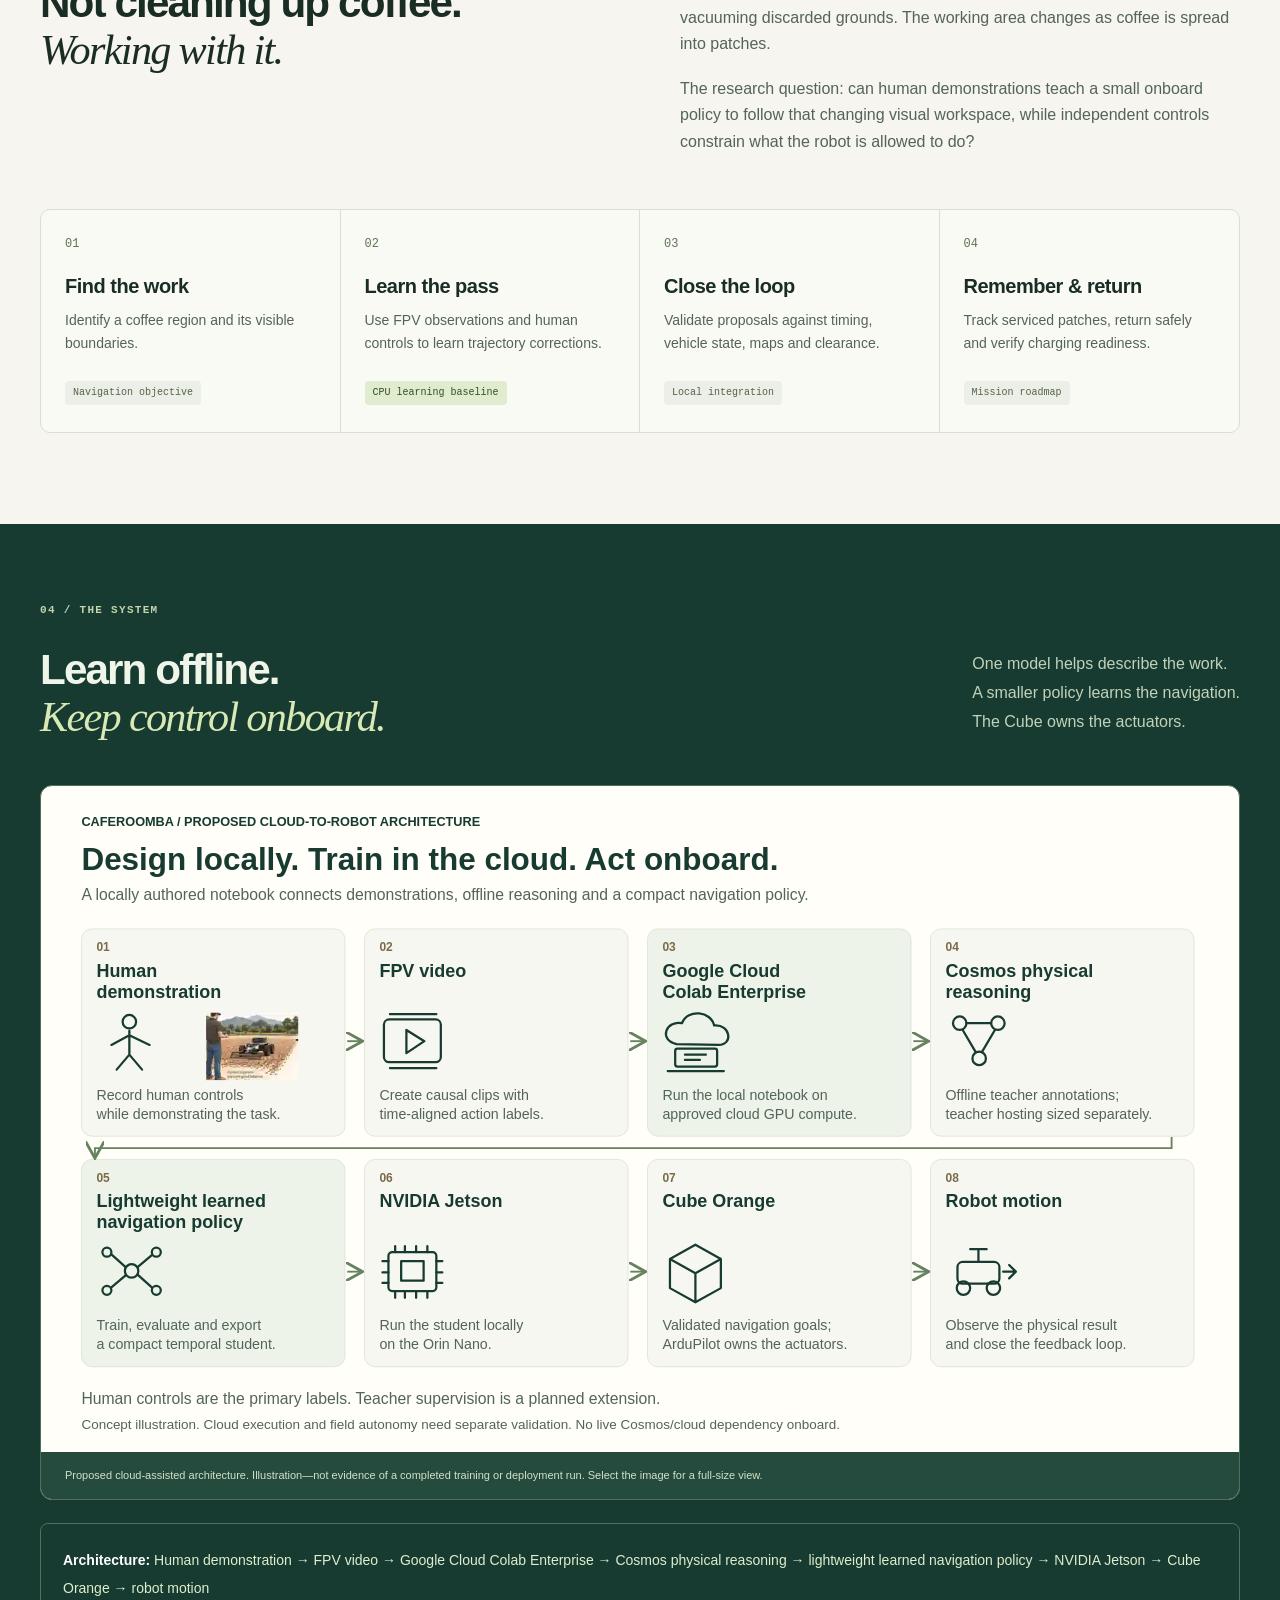
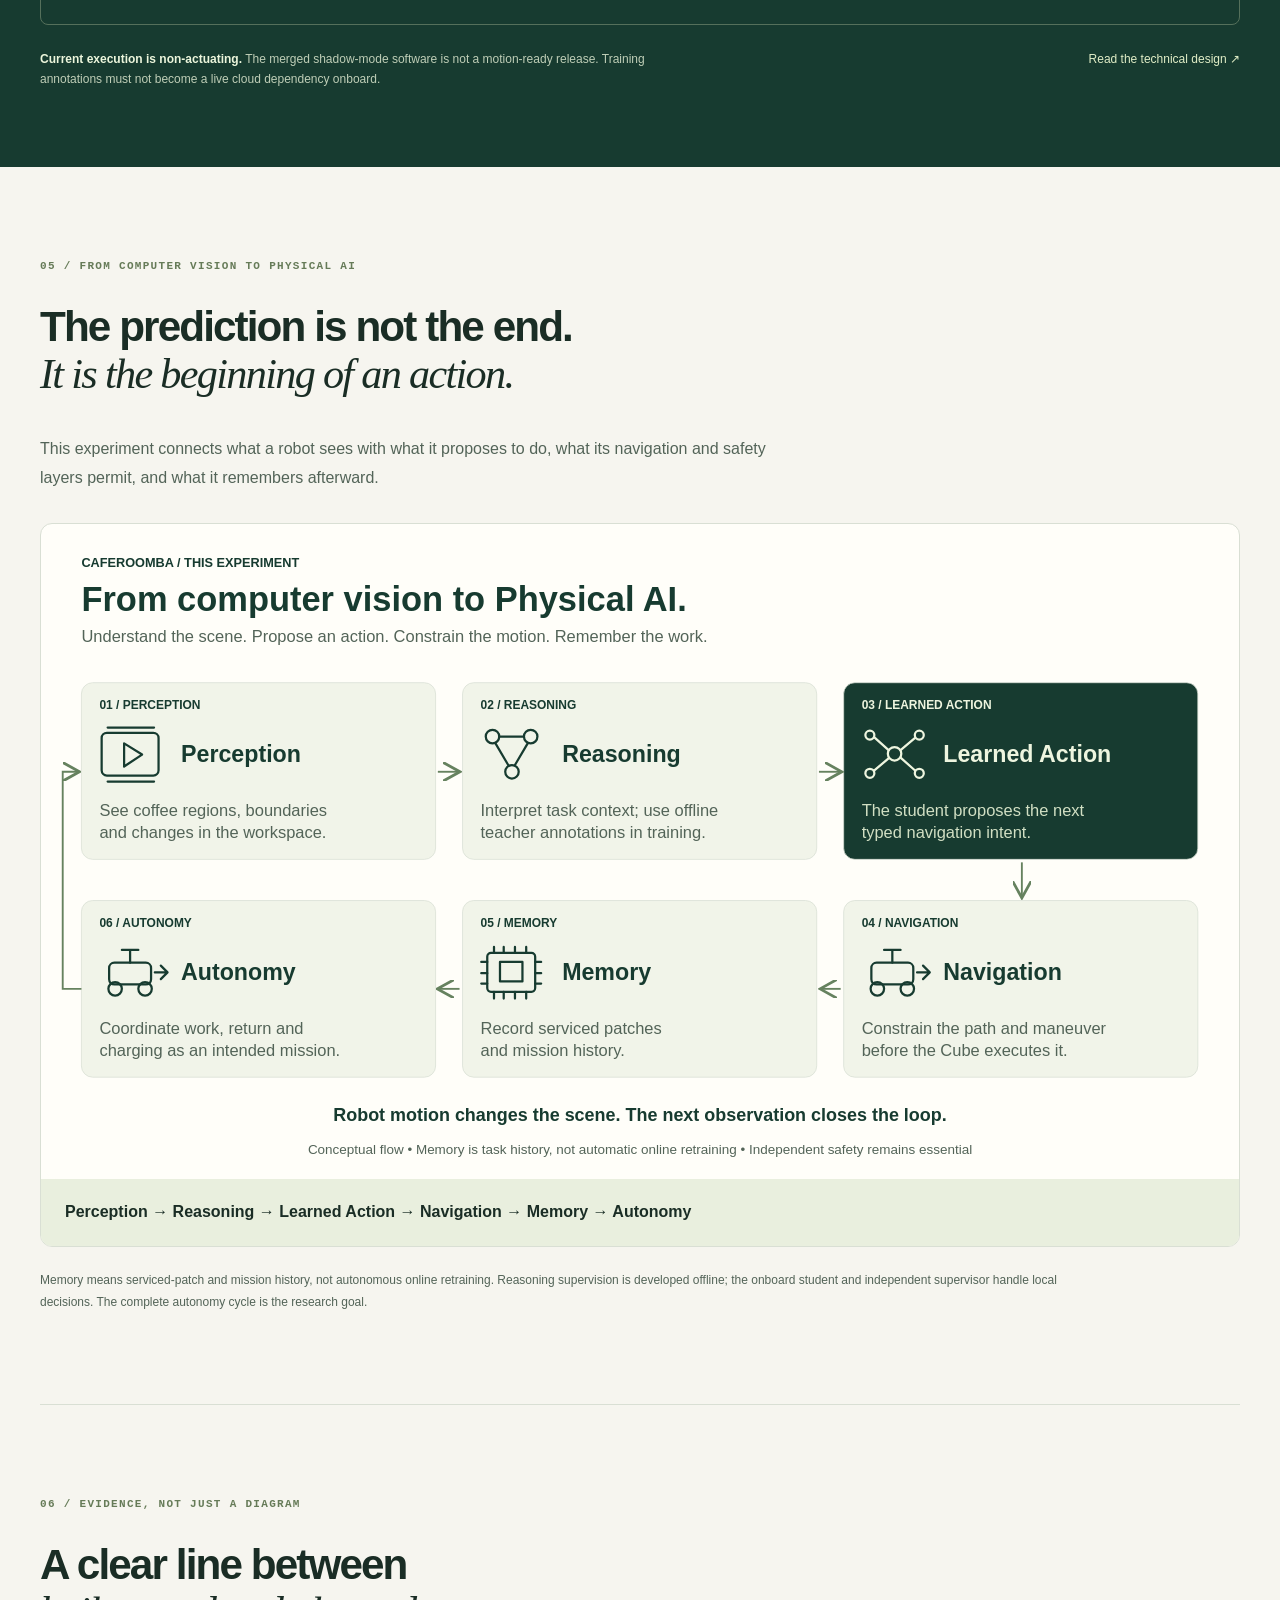
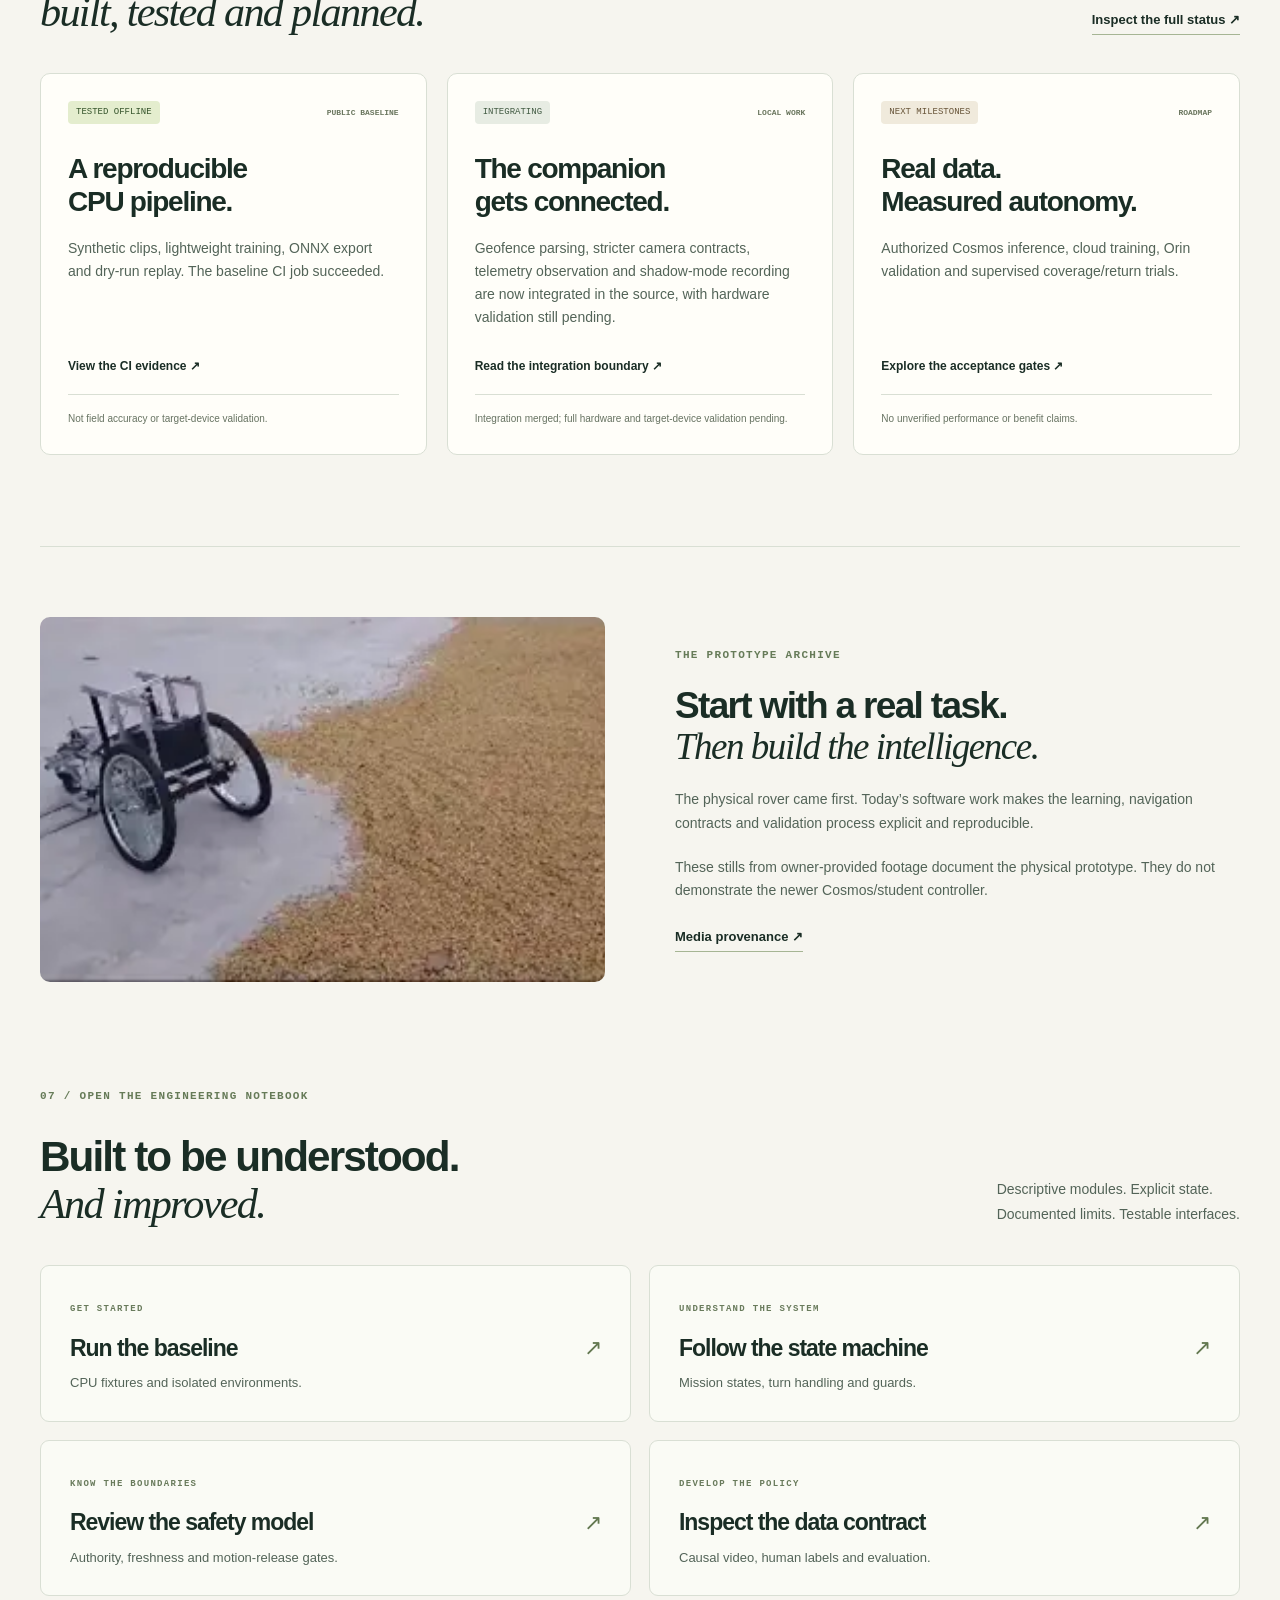
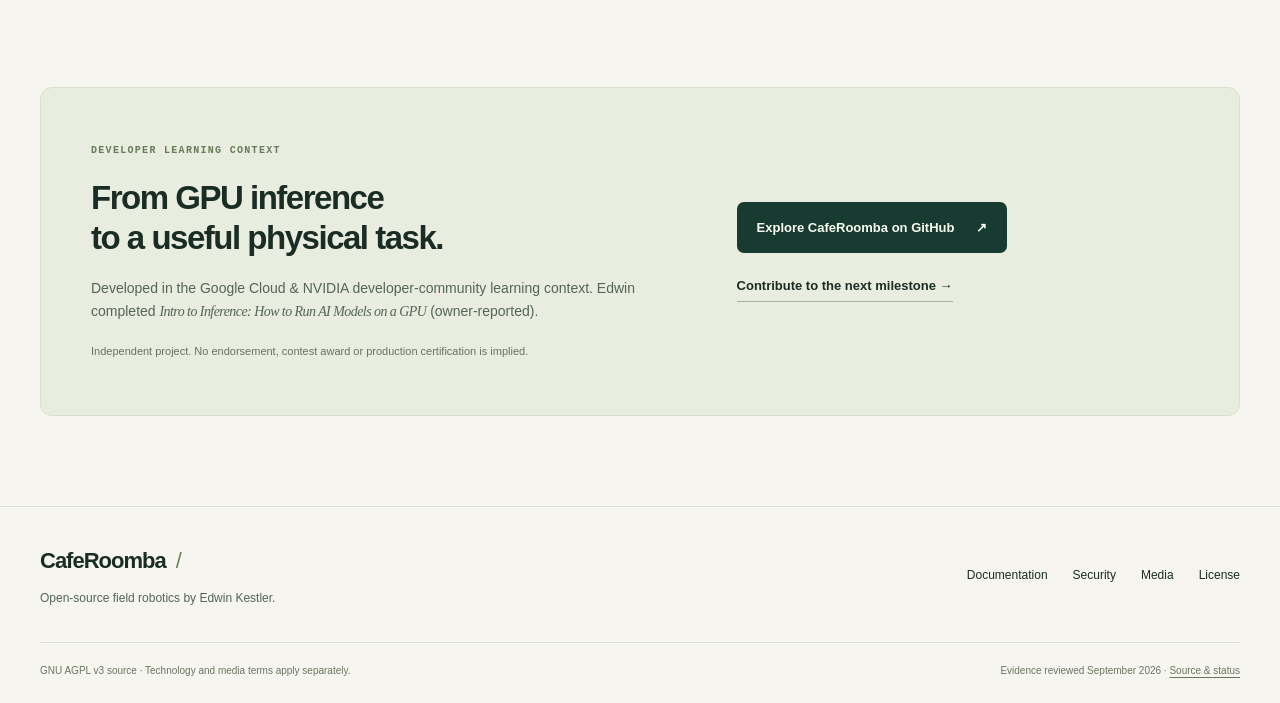
==== commit 6bdaeb5e: "site: add looping dataset previews and Colab Physical AI experiment Publish two explicit web derivat" ====
--- a/site/index.html
+++ b/site/index.html
@@ -18,7 +18,7 @@
 <a class="skip-link" href="#main">Skip to content</a>
 <header class="site-header"><div class="nav-shell">
   <a class="brand" href="./" aria-label="CafeRoomba home"><img src="assets/favicon.svg" alt="" width="32" height="32">CafeRoomba<span class="brand-dot">/</span></a>
-  <nav aria-label="Main navigation"><a href="#project">The project</a><a href="#system">The system</a><a href="docs/index.html">Documentation</a><a class="nav-github" href="https://github.com/EdwinKestler/caferoomba">GitHub <span aria-hidden="true">↗</span></a></nav>
+  <nav aria-label="Main navigation"><a href="#experiment">This Experiment</a><a href="#data-clips">Dataset clips</a><a href="docs/index.html">Documentation</a><a class="nav-github" href="https://github.com/EdwinKestler/caferoomba">GitHub <span aria-hidden="true">↗</span></a></nav>
 </div></header>
 <main id="main">
 <section class="hero wrap" id="project">
@@ -28,7 +28,7 @@
     <p class="hero-deck">Teaching a robot to work the coffee-drying patio—from human demonstrations to local visual navigation.</p>
     <p class="hero-byline">An independent project by <strong>Edwin Kestler</strong>.</p>
     <div class="actions"><a class="button primary" href="docs/architecture.html">Explore the architecture <span aria-hidden="true">↗</span></a><a class="button secondary" href="https://github.com/EdwinKestler/caferoomba">View the source <span aria-hidden="true">↗</span></a></div>
-    <a class="stage-note" href="docs/status.html"><span class="status-dot" aria-hidden="true"></span> CPU baseline tested. Orin integration in progress. <span aria-hidden="true">→</span></a>
+    <a class="stage-note" href="docs/status.html"><span class="status-dot" aria-hidden="true"></span> CPU baseline tested. Cloud-to-edge experiment in progress. <span aria-hidden="true">→</span></a>
   </div>
   <figure class="hero-figure">
     <div class="image-topline"><span>THE WORKSPACE IS REAL.</span><span>OWNER-SUPPLIED FOOTAGE</span></div>
@@ -38,8 +38,24 @@
   </figure>
 </section>
 <div class="stack-strip"><div class="wrap stack-content"><span class="strip-label">TARGET STACK</span><span>Jetson Orin Nano</span><span>Cube / ArduPilot</span><span>RealSense + IMX219</span><span>Python · ONNX</span></div></div>
+
+<section class="section wrap media-section" id="data-clips" aria-labelledby="clips-title">
+  <div class="section-kicker">01 / OPEN THE DATA</div>
+  <div class="section-heading"><div><h2 id="clips-title">Two views.<br><em>One physical task.</em></h2><p class="section-intro">Short previews from the owner-supplied raw-data folders. Original playback speed; web-encoded, muted and looped.</p></div><button type="button" class="button secondary" id="video-motion-toggle" aria-pressed="false">Pause previews</button></div>
+  <div class="video-grid">
+    <figure class="video-card"><div class="video-top"><span class="pill tested">FPV-DESIGNATED DATA</span><span>10.04 SEC · 2.40 MB</span></div><video id="fpv-preview" autoplay muted loop playsinline controls preload="metadata" poster="assets/fpv-sample-poster.webp" aria-label="FPV-designated dataset sample; camera viewpoint unverified"><source src="assets/fpv-sample.mp4" type="video/mp4"><a href="assets/fpv-sample.mp4">Open the FPV-designated sample</a></video><figcaption><h3>The training-data viewpoint</h3><p>From <code>data/raw/fpv/runid001/</code>. The rover is visible from behind, so this folder label does not yet establish a calibrated onboard FPV camera.</p><a href="docs/media.html">View source and provenance ↗</a></figcaption></figure>
+    <figure class="video-card"><div class="video-top"><span class="pill local">EXTERNAL-VIEW DATA</span><span>15.04 SEC · 3.53 MB</span></div><video id="external-preview" autoplay muted loop playsinline controls preload="metadata" poster="assets/external-sample-poster.webp" aria-label="External-view coffee sweeping dataset sample"><source src="assets/external-sample.mp4" type="video/mp4"><a href="assets/external-sample.mp4">Open the external-view sample</a></video><figcaption><h3>The task in context</h3><p>From <code>data/raw/external/runid004/</code>. External-view material helps explain the scene; it must not be mixed into an onboard FPV policy dataset.</p><a href="docs/media.html">View source and provenance ↗</a></figcaption></figure>
+  </div><p class="media-note">Both clips are under 9 MB; combined video payload is 5.93 MB. Dataset previews are not proof of current autonomy. Acquisition/generation provenance and synchronized operator labels remain unverified. Playback is paused for reduced-motion and data-saving preferences.</p>
+</section>
+<section class="experiment-section" id="experiment" aria-labelledby="experiment-title"><div class="wrap">
+  <div class="section-kicker">02 / THIS EXPERIMENT</div>
+  <div class="two-column"><div><h2 id="experiment-title">GPU-constrained.<br><em>Not idea-constrained.</em></h2><p class="experiment-lead">Build the notebook locally.<br>Bring the heavy computation to Google Cloud Colab Enterprise.</p></div><div class="section-prose"><p>Our goal is to learn coffee-patio navigation from human demonstrations: follow a coffee patch, correct left or right, recognize the end of a pass, and request a controlled 180° maneuver. The longer-term mission adds patch memory, return-home and verified charging.</p><p>We are a GPU-constrained project. The proposed advantage of <strong>Google Cloud Colab Enterprise</strong> is access to managed, configurable GPU runtimes without first owning a large training machine. We develop notebook code locally, validate it on small examples, then use the same versioned notebook and repository modules for an approved cloud run.</p></div></div>
+  <div class="experiment-steps"><article><span>01 / DESIGN LOCALLY</span><h3>The notebook is the experiment.</h3><p>Prepare video, synchronize human controls, define causal clips and test the pipeline in isolated local environments. Commit code—not credentials or private recordings.</p></article><article><span>02 / TRAIN WITH CLOUD COMPUTE</span><h3>Match the GPU to the workload.</h3><p>Import the notebook into Colab Enterprise, connect the private dataset and select an appropriately sized runtime. Use Cosmos as an offline teacher; train the smaller navigation student separately.</p></article><article><span>03 / DEPLOY A SMALL POLICY</span><h3>Leave the cloud out of steering.</h3><p>Evaluate on held-out runs, export ONNX, then benchmark the student on NVIDIA Jetson. Validated navigation objectives go to Cube Orange; the robot does not wait on a cloud response.</p></article></div>
+  <div class="cloud-callout"><strong>More experimentation, without buying the training infrastructure first.</strong><p>The notebook separates where we write code from where expensive computation runs. Cloud usage is billable and subject to quotas, capacity and approval. An L4/T4-sized student experiment does not imply the full Cosmos teacher fits on that GPU.</p><p class="small-note">Current evidence: local synthetic notebook/CPU baseline. Colab Enterprise execution, live Cosmos annotations and target-device validation are separate milestones—not completed runs claimed by this page.</p><div class="experiment-links"><a class="text-link" href="docs/experiment.html">Read the experiment and compute plan ↗</a><a class="text-link" href="https://github.com/EdwinKestler/caferoomba/tree/main/notebooks">Explore the locally designed notebooks ↗</a></div></div>
+  <p class="reference-note">Platform references: <a href="https://docs.cloud.google.com/colab/docs/introduction">Colab Enterprise overview</a> · <a href="https://docs.cloud.google.com/colab/docs/runtimes">Runtime templates and GPUs</a> · <a href="https://cloud.google.com/colab/pricing">Usage pricing</a></p>
+</div></section>
 <section class="section wrap problem-section" aria-labelledby="problem-title">
-  <div class="section-kicker">01 / THE APPLICATION</div>
+  <div class="section-kicker">03 / THE APPLICATION</div>
   <div class="two-column"><h2 id="problem-title">Not cleaning up coffee.<br><em>Working with it.</em></h2><div class="section-prose"><p>CafeRoomba is about redistributing coffee beans on a drying patio—not vacuuming discarded grounds. The working area changes as coffee is spread into patches.</p><p>The research question: can human demonstrations teach a small onboard policy to follow that changing visual workspace, while independent controls constrain what the robot is allowed to do?</p></div></div>
   <div class="intent-grid">
     <article><span class="feature-no">01</span><h3>Find the work</h3><p>Identify a coffee region and its visible boundaries.</p><span class="tag">Navigation objective</span></article>
@@ -49,21 +65,17 @@
   </div>
 </section>
 <section class="system-section" id="system" aria-labelledby="system-title"><div class="wrap">
-  <div class="section-kicker light">02 / THE SYSTEM</div><div class="system-heading"><h2 id="system-title">Learn offline.<br><em>Keep control onboard.</em></h2><p>One model helps describe the work.<br>A smaller policy learns the navigation.<br>The Cube owns the actuators.</p></div>
-  <div class="pipeline-panel">
-    <div class="pipeline-label"><span class="lane-no">A</span><div><h3>Offline development</h3><p>Workstation / approved cloud workflow</p></div></div>
-    <ol class="flow-lane"><li><span class="step-label">OBSERVE</span><strong>FPV demonstrations</strong><small>Video + human controls</small></li><li><span class="step-label">ANNOTATE</span><strong>Cosmos teacher</strong><small>Live integration planned</small></li><li><span class="step-label">LEARN</span><strong>Temporal student</strong><small>Small navigation policy</small></li><li><span class="step-label">VERIFY</span><strong>Evaluate + export</strong><small>Versioned ONNX artifact</small></li></ol>
-    <div class="lane-divider"><span>Target deployment includes only the student. No live Cosmos dependency on the robot.</span><span aria-hidden="true">↓</span></div>
-    <div class="pipeline-label"><span class="lane-no">B</span><div><h3>Onboard target</h3><p>Independent of cloud connectivity</p></div></div>
-    <ol class="flow-lane"><li><span class="step-label">SENSE</span><strong>Camera history</strong><small>Known timing + modality</small></li><li><span class="step-label">PROPOSE</span><strong>Jetson student</strong><small>Typed navigation intent</small></li><li><span class="step-label">CONSTRAIN</span><strong>Safety supervisor</strong><small>Freshness · fence · clearance</small></li><li><span class="step-label">EXECUTE</span><strong>Cube / ArduPilot</strong><small>Motion path not enabled</small></li></ol>
-  </div>
-  <div class="system-foot"><p><strong>Current execution is non-actuating.</strong> Public dry-run software and local shadow-mode work are not a motion-ready release.</p><a href="docs/architecture.html">Read the technical design <span aria-hidden="true">↗</span></a></div>
+  <div class="section-kicker light">04 / THE SYSTEM</div><div class="system-heading"><h2 id="system-title">Learn offline.<br><em>Keep control onboard.</em></h2><p>One model helps describe the work.<br>A smaller policy learns the navigation.<br>The Cube owns the actuators.</p></div>
+  <figure class="architecture-figure"><a href="assets/training-pipeline.svg" aria-label="Open full-size cloud-to-robot architecture illustration"><img src="assets/training-pipeline.svg" width="1600" height="890" loading="lazy" alt="Proposed architecture: Human demonstration, FPV video, Google Cloud Colab Enterprise, Cosmos physical reasoning, lightweight learned navigation policy, NVIDIA Jetson, Cube Orange, robot motion."></a><figcaption>Proposed cloud-assisted architecture. Illustration—not evidence of a completed training or deployment run. Select the image for a full-size view.</figcaption></figure>
+  <p class="architecture-text"><strong>Architecture:</strong> Human demonstration → FPV video → Google Cloud Colab Enterprise → Cosmos physical reasoning → lightweight learned navigation policy → NVIDIA Jetson → Cube Orange → robot motion</p>
+  <div class="system-foot"><p><strong>Current execution is non-actuating.</strong> The merged shadow-mode software is not a motion-ready release. Training annotations must not become a live cloud dependency onboard.</p><a href="docs/architecture.html">Read the technical design <span aria-hidden="true">↗</span></a></div>
 </div></section>
+<section class="section wrap physical-section" id="physical-ai" aria-labelledby="physical-title"><div class="section-kicker">05 / FROM COMPUTER VISION TO PHYSICAL AI</div><div class="section-heading"><h2 id="physical-title">The prediction is not the end.<br><em>It is the beginning of an action.</em></h2></div><p class="section-intro">This experiment connects what a robot sees with what it proposes to do, what its navigation and safety layers permit, and what it remembers afterward.</p><figure class="physical-figure"><a href="assets/physical-ai-cycle.svg" aria-label="Open full-size Physical AI lifecycle"><img src="assets/physical-ai-cycle.svg" width="1600" height="875" loading="lazy" alt="Perception → Reasoning → Learned Action → Navigation → Memory → Autonomy, with motion creating the next observation."></a><figcaption>Perception → Reasoning → Learned Action → Navigation → Memory → Autonomy</figcaption></figure><p class="media-note">Memory means serviced-patch and mission history, not autonomous online retraining. Reasoning supervision is developed offline; the onboard student and independent supervisor handle local decisions. The complete autonomy cycle is the research goal.</p></section>
 <section class="section wrap" id="evidence" aria-labelledby="evidence-title">
-  <div class="section-kicker">03 / EVIDENCE, NOT JUST A DIAGRAM</div><div class="section-heading"><h2 id="evidence-title">A clear line between<br><em>built, tested and planned.</em></h2><a class="text-link" href="docs/status.html">Inspect the full status <span aria-hidden="true">↗</span></a></div>
+  <div class="section-kicker">06 / EVIDENCE, NOT JUST A DIAGRAM</div><div class="section-heading"><h2 id="evidence-title">A clear line between<br><em>built, tested and planned.</em></h2><a class="text-link" href="docs/status.html">Inspect the full status <span aria-hidden="true">↗</span></a></div>
   <div class="evidence-grid">
     <article class="evidence-card"><div class="evidence-label"><span class="pill tested">TESTED OFFLINE</span><span>PUBLIC BASELINE</span></div><h3>A reproducible<br>CPU pipeline.</h3><p>Synthetic clips, lightweight training, ONNX export and dry-run replay. The baseline CI job succeeded.</p><a href="https://github.com/EdwinKestler/caferoomba/actions/runs/34632508366">View the CI evidence <span aria-hidden="true">↗</span></a><small>Not field accuracy or target-device validation.</small></article>
-    <article class="evidence-card"><div class="evidence-label"><span class="pill local">INTEGRATING</span><span>LOCAL WORK</span></div><h3>The companion<br>gets connected.</h3><p>Geofence parsing, stricter camera contracts, telemetry observation and shadow-mode recording are being integrated locally.</p><a href="docs/runtime.html">Read the integration boundary <span aria-hidden="true">↗</span></a><small>Unmerged code; final regression and hardware tests pending.</small></article>
+    <article class="evidence-card"><div class="evidence-label"><span class="pill local">INTEGRATING</span><span>LOCAL WORK</span></div><h3>The companion<br>gets connected.</h3><p>Geofence parsing, stricter camera contracts, telemetry observation and shadow-mode recording are now integrated in the source, with hardware validation still pending.</p><a href="docs/runtime.html">Read the integration boundary <span aria-hidden="true">↗</span></a><small>Integration merged; full hardware and target-device validation pending.</small></article>
     <article class="evidence-card"><div class="evidence-label"><span class="pill planned">NEXT MILESTONES</span><span>ROADMAP</span></div><h3>Real data.<br>Measured autonomy.</h3><p>Authorized Cosmos inference, cloud training, Orin validation and supervised coverage/return trials.</p><a href="docs/roadmap.html">Explore the acceptance gates <span aria-hidden="true">↗</span></a><small>No unverified performance or benefit claims.</small></article>
   </div>
 </section>
@@ -71,7 +83,7 @@
   <div class="archive-image"><img src="assets/patio.webp" alt="Coffee beans spread across a traditional outdoor drying patio" width="640" height="360" loading="lazy"></div>
   <div class="archive-copy"><div class="section-kicker">THE PROTOTYPE ARCHIVE</div><h2 id="archive-title">Start with a real task.<br><em>Then build the intelligence.</em></h2><p>The physical rover came first. Today’s software work makes the learning, navigation contracts and validation process explicit and reproducible.</p><p>These stills from owner-provided footage document the physical prototype. They do not demonstrate the newer Cosmos/student controller.</p><a class="text-link" href="docs/media.html">Media provenance <span aria-hidden="true">↗</span></a></div>
 </section>
-<section class="section wrap" id="documentation" aria-labelledby="docs-title"><div class="section-kicker">04 / OPEN THE ENGINEERING NOTEBOOK</div><div class="section-heading"><h2 id="docs-title">Built to be understood.<br><em>And improved.</em></h2><p class="section-aside">Descriptive modules. Explicit state.<br>Documented limits. Testable interfaces.</p></div>
+<section class="section wrap" id="documentation" aria-labelledby="docs-title"><div class="section-kicker">07 / OPEN THE ENGINEERING NOTEBOOK</div><div class="section-heading"><h2 id="docs-title">Built to be understood.<br><em>And improved.</em></h2><p class="section-aside">Descriptive modules. Explicit state.<br>Documented limits. Testable interfaces.</p></div>
   <div class="docs-grid"><a href="docs/quickstart.html"><span>GET STARTED</span><h3>Run the baseline <b aria-hidden="true">↗</b></h3><p>CPU fixtures and isolated environments.</p></a><a href="docs/fsm.html"><span>UNDERSTAND THE SYSTEM</span><h3>Follow the state machine <b aria-hidden="true">↗</b></h3><p>Mission states, turn handling and guards.</p></a><a href="docs/safety.html"><span>KNOW THE BOUNDARIES</span><h3>Review the safety model <b aria-hidden="true">↗</b></h3><p>Authority, freshness and motion-release gates.</p></a><a href="docs/dataset.html"><span>DEVELOP THE POLICY</span><h3>Inspect the data contract <b aria-hidden="true">↗</b></h3><p>Causal video, human labels and evaluation.</p></a></div>
 </section>
 <section class="community-section wrap"><div><div class="section-kicker">DEVELOPER LEARNING CONTEXT</div><h2>From GPU inference<br>to a useful physical task.</h2><p>Developed in the Google Cloud & NVIDIA developer-community learning context. Edwin completed <em>Intro to Inference: How to Run AI Models on a GPU</em> (owner-reported).</p><p class="small-note">Independent project. No endorsement, contest award or production certification is implied.</p></div><div class="community-actions"><a class="button primary" href="https://github.com/EdwinKestler/caferoomba">Explore CafeRoomba on GitHub <span aria-hidden="true">↗</span></a><a class="text-link" href="docs/contributing.html">Contribute to the next milestone <span aria-hidden="true">→</span></a></div></section>
--- a/site/assets/style.css
+++ b/site/assets/style.css
@@ -9,3 +9,8 @@
 @media(max-width:390px){.wrap{width:calc(100% - 36px)}.nav-shell{width:calc(100% - 32px)}.nav-shell nav{gap:10px;font-size:11px}.brand{font-size:20px;gap:7px}.hero h1{font-size:53px}.hero-image{height:275px}.actions .button{font-size:11px;padding:12px;gap:9px}.intent-grid article{padding:20px 16px}.flow-lane li{padding:14px 10px}.flow-lane strong{font-size:12px}.flow-lane small{font-size:9px}.pipeline-panel{padding:16px}.doc-main h1{font-size:31px}}
 @media(prefers-reduced-motion:reduce){html{scroll-behavior:auto}*,*:before,*:after{animation:none!important;transition:none!important}}
 @media print{.site-header,.doc-sidebar,.doc-toc,.docs-menu-toggle,.site-footer{display:none}.doc-shell{display:block;padding:0}.doc-main{max-width:none}.doc-main pre{white-space:pre-wrap;color:#111;background:#eee}.wrap{width:100%}}
+
+/* Experiment, diagrams and public dataset previews */
+.section-intro{max-width:750px;margin-top:22px;font-size:16px;line-height:1.8}.video-grid{display:grid;grid-template-columns:1fr 1fr;gap:25px}.video-card{min-width:0;background:var(--white);border:1px solid var(--line);border-radius:12px;overflow:hidden}.video-top{display:flex;justify-content:space-between;align-items:center;gap:12px;padding:16px 20px;font:10px var(--mono);color:var(--muted)}.video-card video{display:block;width:100%;aspect-ratio:960/644;background:#111f18;object-fit:contain}.video-card figcaption{padding:22px}.video-card h3{font-size:23px;margin-bottom:13px}.video-card p{font-size:13px;line-height:1.75}.video-card code{font:11px var(--mono);overflow-wrap:anywhere}.video-card figcaption a{display:inline-block;margin-top:16px;font-size:12px;text-decoration:underline;text-underline-offset:4px}.media-note{margin-top:23px;font-size:12px;line-height:1.8;max-width:1020px}.media-section{padding-bottom:75px}.experiment-section{padding:85px 0;background:#edf0e4;border-block:1px solid var(--line)}.experiment-lead{font-size:19px;line-height:1.6;margin-top:28px;color:var(--green)}.experiment-steps{display:grid;grid-template-columns:repeat(3,1fr);gap:26px;margin-top:44px}.experiment-steps article{padding:27px;background:var(--white);border:1px solid var(--line);border-radius:10px;min-width:0}.experiment-steps article>span{font:10px var(--mono);color:#607650}.experiment-steps h3{font-size:24px;line-height:1.2;margin:18px 0 16px}.experiment-steps p{font-size:14px;line-height:1.8}.cloud-callout{padding:30px 34px;border-left:4px solid #71814d;background:#e2e9d5;margin-top:30px;border-radius:0 9px 9px 0}.cloud-callout>strong{font-size:21px;line-height:1.4;display:block}.cloud-callout p{margin-top:14px;line-height:1.8;font-size:14px}.cloud-callout .small-note{font-size:12px}.experiment-links{display:flex;flex-wrap:wrap;gap:19px 30px;margin-top:24px}.reference-note{font-size:11px;margin-top:25px}.reference-note a{text-decoration:underline;text-underline-offset:3px}.architecture-figure{border:1px solid #516f58;background:#fffef9;border-radius:12px;overflow:hidden}.architecture-figure img,.physical-figure img{width:100%;height:auto}.architecture-figure figcaption{padding:14px 24px;background:#244b3d;color:#d2e1c7;font-size:11px;line-height:1.7}.architecture-text{margin-top:23px;padding:22px;border:1px solid #55705b;border-radius:8px;font-size:14px;color:#deedce;line-height:2}.architecture-text strong{color:white}.physical-section{border-bottom:1px solid var(--line)}.physical-figure{border:1px solid var(--line);border-radius:12px;overflow:hidden;margin-top:30px;background:var(--white)}.physical-figure figcaption{padding:19px 24px;font-size:16px;line-height:1.8;font-weight:600;background:#e9efde}.media-section .section-heading{align-items:center}
+@media(max-width:940px){.experiment-steps{gap:16px}.experiment-steps article{padding:22px}.experiment-steps h3{font-size:22px}}
+@media(max-width:720px){.video-grid,.experiment-steps{grid-template-columns:1fr}.media-section .section-heading button{margin-top:22px}.video-top{font-size:9px}.experiment-section{padding:60px 0}.experiment-lead{font-size:18px}.experiment-steps{margin-top:28px}.cloud-callout{padding:24px}.cloud-callout>strong{font-size:20px}.section-intro{font-size:14px}.architecture-text{font-size:12px;padding:17px}.architecture-figure figcaption{padding:12px 15px}.physical-figure figcaption{font-size:14px;padding:16px}.nav-shell nav>a[href="#data-clips"]{display:none}.nav-shell nav>a[href="#experiment"]{font-size:11px}.physical-figure,.architecture-figure{overflow:auto}.physical-figure img,.architecture-figure img{min-width:640px}.video-top .pill{font-size:8px}.video-card figcaption{padding:19px}}
